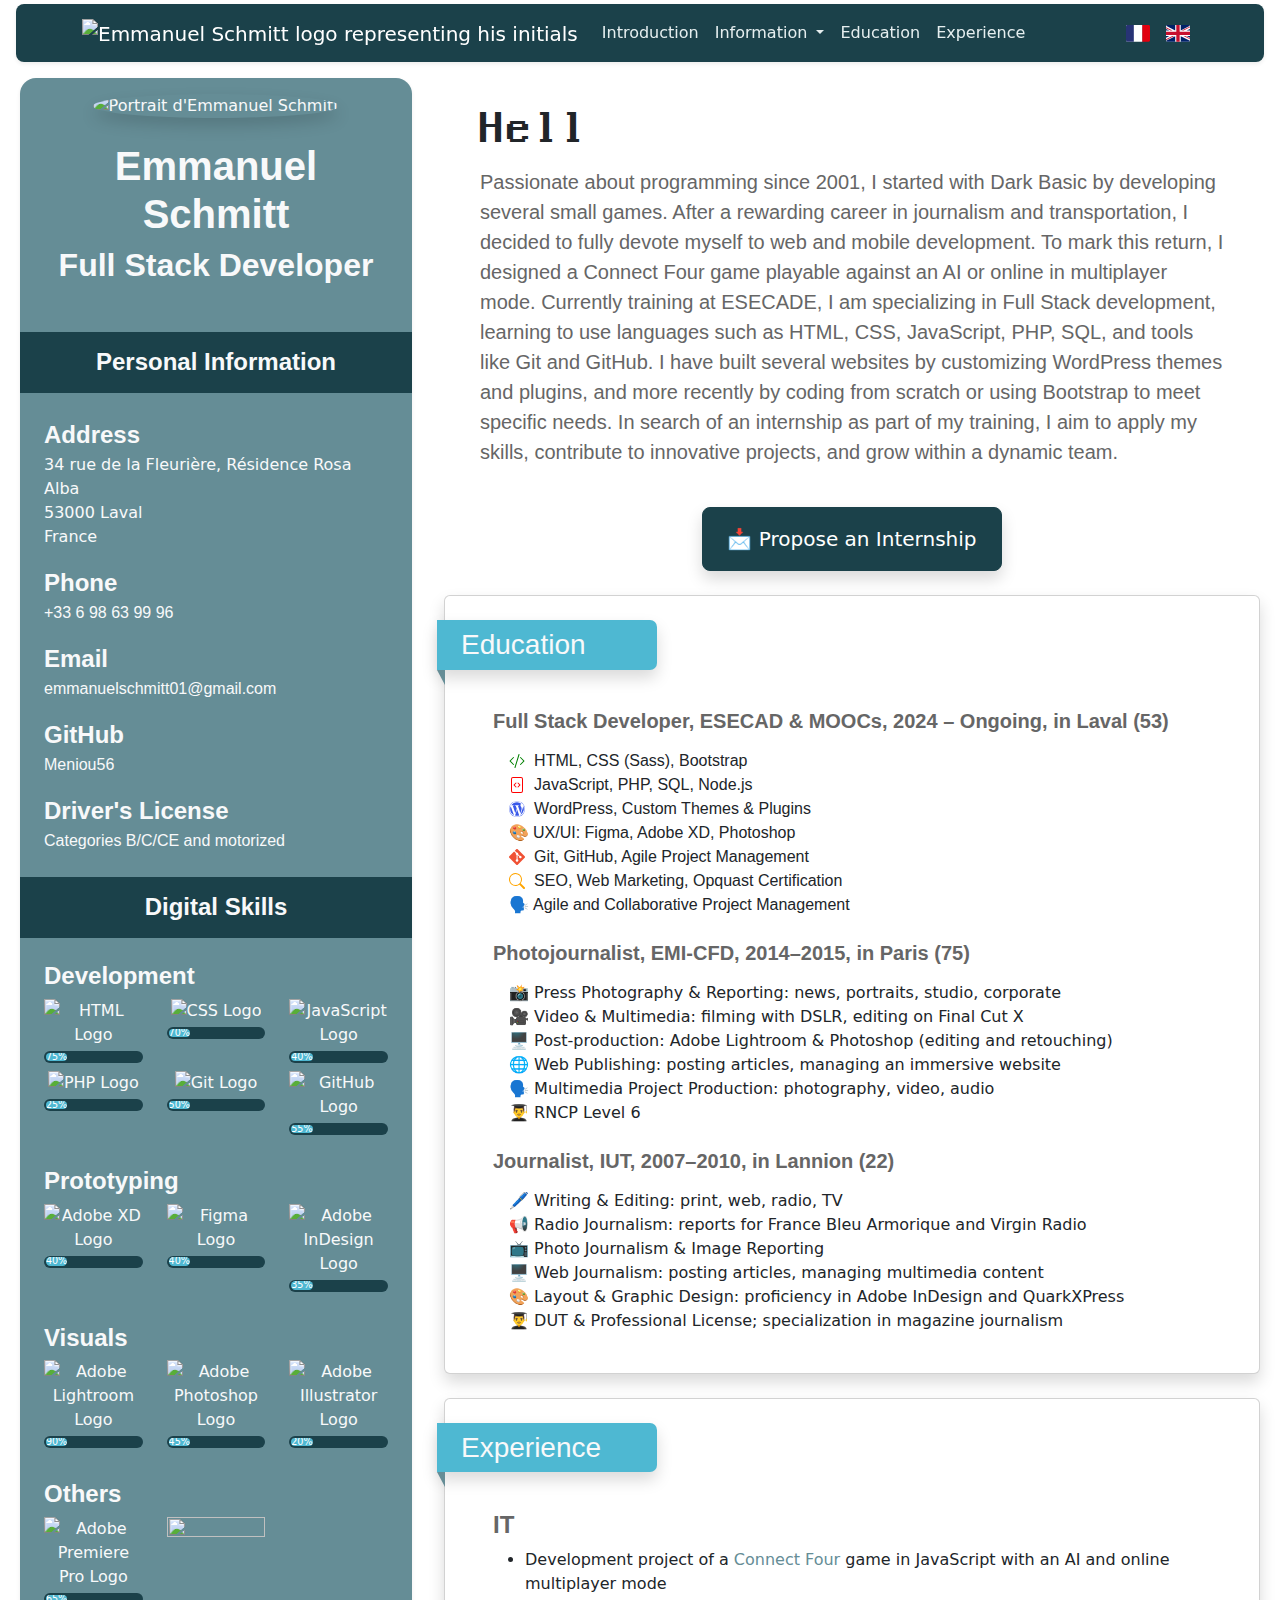
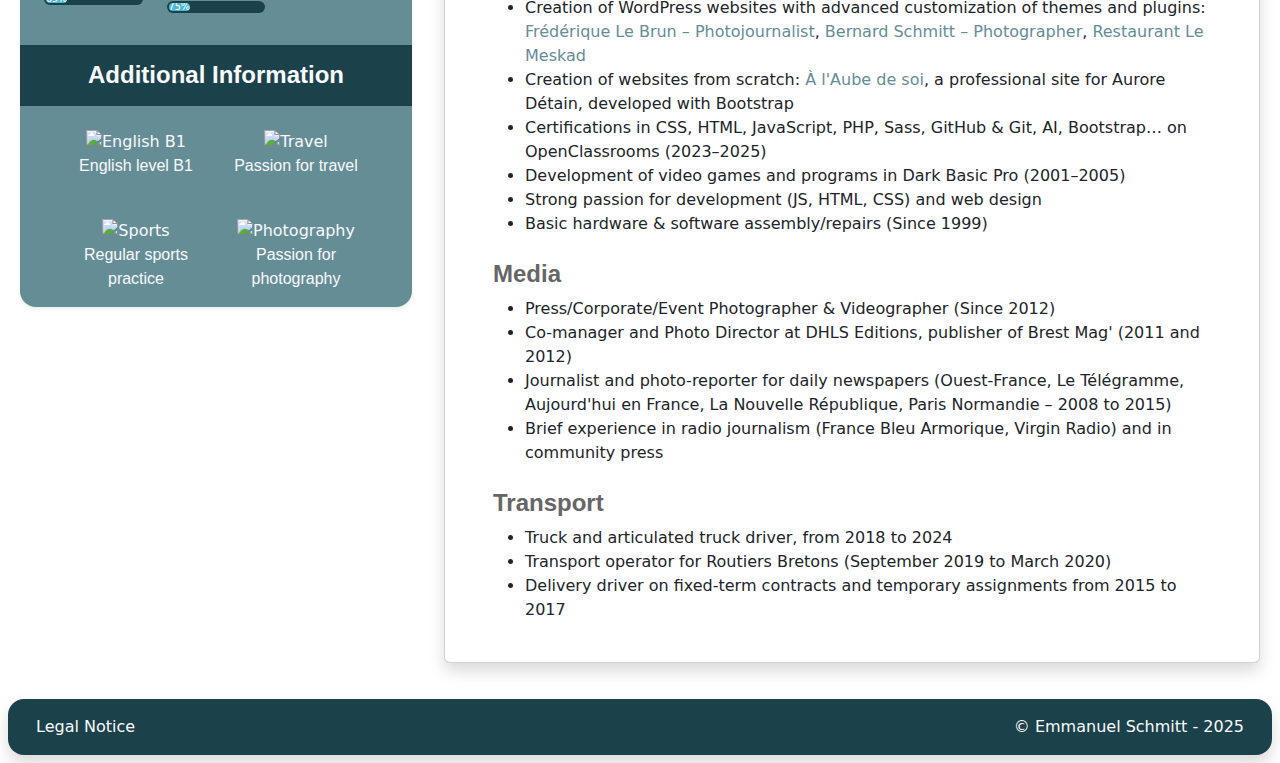
==== index_en.html @ 3b5478af "add fetch priority high sur le portrait" ====
<!DOCTYPE html>
<html lang="en" id="accueil">

<head>
    <meta charset="UTF-8" />
    <meta name="viewport" content="width=device-width, initial-scale=1.0">
    <meta name="description" content="CV of Emmanuel Schmitt, Apprentice Full Stack Developer">
    <meta name="author" content="Emmanuel Schmitt">
    <title>Emmanuel Schmitt - Apprentice Full Stack Developer</title>

    <!-- Security -->
    <meta http-equiv="Content-Security-Policy" content="
    default-src 'self' https://fonts.googleapis.com https://fonts.gstatic.com https://cdn.jsdelivr.net;
    script-src 'self' https://cdn.jsdelivr.net 'unsafe-inline';
    style-src 'self' https://fonts.googleapis.com 'unsafe-inline';
    font-src 'self' https://fonts.gstatic.com;
    img-src 'self' data:;
">

    <!-- Import Bootstrap CSS and custom CSS -->
    <link rel="stylesheet" href="css/bootstrap.css">
    <link rel="stylesheet" href="css/styles.css">

    <!-- Import JS script -->
    <script src="script.js" defer></script>
</head>

<body>
    <div class="container-xxl" id="main-container">
        <div class="row p-1">
            <div class="col-12">
                <!-- Navbar menu -->
                <nav class="navbar navbar-expand-lg navbar-dark bg-secondary sticky-top rounded-3 px-3 shadow-sm">
                    <div class="container">
                        <a class="navbar-brand" href="#accueil">
                            <img class="img-fluid" src="images/logo/logo_whiter.webp"
                            width="30" height="33"
                            alt="Emmanuel Schmitt logo representing his initials">
                        </a>
                        <button class="navbar-toggler" type="button" data-bs-toggle="collapse"
                            data-bs-target="#navOpener" aria-controls="navOpener" aria-expanded="false"
                            aria-label="Toggle navigation">
                            <span class="navbar-toggler-icon"></span>
                        </button>
                        <div class="collapse navbar-collapse d-lg-flex justify-content-lg-between" id="navOpener">
                            <!-- Main menu -->
                            <ul class="navbar-nav">
                                <li class="nav-item">
                                    <a class="nav-link" aria-current="page" href="#introduction">Introduction</a>
                                </li>
                                <li class="nav-item dropdown">
                                    <a class="nav-link dropdown-toggle" href="#" id="dropdownInformations" role="button"
                                        data-bs-toggle="dropdown" aria-expanded="false">
                                        Information
                                    </a>
                                    <ul class="dropdown-menu" aria-labelledby="dropdownInformations">
                                        <li>
                                            <a class="dropdown-item" href="#info_perso">Personal Information</a>
                                        </li>
                                        <li>
                                            <a class="dropdown-item" href="#competences">Digital Skills</a>
                                        </li>
                                        <li>
                                            <a class="dropdown-item" href="#infos-complementaires">Additional
                                                Information</a>
                                        </li>
                                    </ul>
                                </li>
                                <li class="nav-item">
                                    <a class="nav-link" href="#formations">Education</a>
                                </li>
                                <li class="nav-item">
                                    <a class="nav-link" href="#experiences">Experience</a>
                                </li>
                            </ul>
                            <!-- Language selection -->
                            <ul class="navbar-nav">
                                <!-- French -->
                                <li class="nav-item">
                                    <a href="index.html" class="nav-link w-40px">
                                        <svg xmlns="http://www.w3.org/2000/svg" shape-rendering="geometricPrecision"
                                            text-rendering="geometricPrecision" image-rendering="optimizeQuality"
                                            fill-rule="evenodd" clip-rule="evenodd" viewBox="0 0 512 356.18">
                                            <path fill="#E1000F"
                                                d="M345.04 0h139C499.44.1 512 12.72 512 28.13v299.91c0 15.47-12.65 28.13-28.13 28.14H345.04V0zM15.11 352.95zm-9.54-8.15z" />
                                            <path fill="#fff"
                                                d="M27.96 0h317.08v356.18H27.98C12.57 356.09 0 343.46 0 328.04V28.14C0 12.72 12.56.1 27.96 0z" />
                                            <path fill="#273375"
                                                d="M27.96 0h138.99v356.18H28c-15.42-.08-28-12.71-28-28.14V28.14C0 12.72 12.56.1 27.96 0z" />
                                        </svg>
                                    </a>
                                </li>
                                <!-- English -->
                                <li class="nav-item">
                                    <a class="nav-link w-40px" aria-disabled="true">
                                        <svg version="1.1" id="Layer_1" xmlns="http://www.w3.org/2000/svg"
                                            xmlns:xlink="http://www.w3.org/1999/xlink" x="0px" y="0px"
                                            viewBox="0 0 55.2 38.4" style="enable-background: new 0 0 55.2 38.4"
                                            xml:space="preserve">
                                            <style type="text/css">
                                                .st0 {
                                                    fill: #fefefe;
                                                }

                                                .st1 {
                                                    fill: #c8102e;
                                                }

                                                .st2 {
                                                    fill: #012169;
                                                }
                                            </style>
                                            <g>
                                                <path class="st0"
                                                    d="M2.87,38.4h49.46c1.59-0.09,2.87-1.42,2.87-3.03V3.03c0-1.66-1.35-3.02-3.01-3.03H3.01 C1.35,0.01,0,1.37,0,3.03v32.33C0,36.98,1.28,38.31,2.87,38.4L2.87,38.4z" />
                                                <polygon class="st1"
                                                    points="23.74,23.03 23.74,38.4 31.42,38.4 31.42,23.03 55.2,23.03 55.2,15.35 31.42,15.35 31.42,0 23.74,0 23.74,15.35 0,15.35 0,23.03 23.74,23.03" />
                                                <path class="st2"
                                                    d="M33.98,12.43V0h18.23c1.26,0.02,2.34,0.81,2.78,1.92L33.98,12.43Z" />
                                                <path class="st2"
                                                    d="M33.98,25.97V38.4h18.35c1.21-0.07,2.23-0.85,2.66-1.92L33.98,25.97Z" />
                                                <path class="st2"
                                                    d="M21.18,25.97V38.4H2.87c-1.21-0.07-2.24-0.85-2.66-1.94L21.18,25.97Z" />
                                                <path class="st2"
                                                    d="M21.18,12.43V0H2.99C1.73,0.02,0.64,0.82,0.21,1.94L21.18,12.43Z" />
                                                <polygon class="st2" points="0,12.8 7.65,12.8 0,8.97 0,12.8" />
                                                <polygon class="st2"
                                                    points="55.2,12.8 47.51,12.8 55.2,8.95 55.2,12.8" />
                                                <polygon class="st2"
                                                    points="55.2,25.6 47.51,25.6 55.2,29.45 55.2,25.6" />
                                                <polygon class="st2" points="0,25.6 7.65,25.6 0,29.43 0,25.6" />
                                                <polygon class="st1"
                                                    points="55.2,3.25 36.15,12.8 40.41,12.8 55.2,5.4 55.2,3.25" />
                                                <polygon class="st1"
                                                    points="19.01,25.6 14.75,25.6 0,32.98 0,35.13 19.05,25.6 19.01,25.6" />
                                                <polygon class="st1"
                                                    points="10.52,12.81 14.78,12.81 0,5.41 0,7.55 10.52,12.81" />
                                                <polygon class="st1"
                                                    points="44.63,25.59 40.37,25.59 55.2,33.02 55.2,30.88 44.63,25.59" />
                                            </g>
                                        </svg>
                                    </a>
                                </li>
                            </ul>
                        </div>
                    </div>
                </nav>
            </div>

            <!-- Personal information, skills and additional information -->
            <aside class="col-12 col-md-5 col-lg-4 p-3" id="sidebar">
                <article id="bloc-bandeau" class="bg-primary shadow-sm text-light rounded-4 mb-4 text-center"
                    aria-labelledby="bandeau-title">
                    <!-- Header with portrait and identification -->
                    <header id="en-tete" class="text-center p-3">
                        <img class="rounded-circle shadow"
                        srcset="images/eschmitt_small.webp 186w, images/eschmitt_large.webp 266w"
                        src="images/eschmitt_small.webp"
                        sizes="(max-width: 320px) 186px, 266px"
                        fetchpriority="high"
                        width="266" height="266"
                        alt="Portrait d'Emmanuel Schmitt">
                        <div class="py-4">
                            <h1 id="bandeau-title" class="fw-bold">Emmanuel Schmitt</h1>
                            <h2 class="fw-bold">Full Stack Developer</h2>
                        </div>
                    </header>

                    <!-- Personal Information -->
                    <section id="info_perso" aria-labelledby="info-perso-title">
                        <div class="bg-secondary py-2">
                            <h4 id="info-perso-title" class="fw-bold m-2">
                                Personal Information
                            </h4>
                        </div>
                        <div class="m-4 text-start">
                            <!-- Address -->
                            <div class="mb-3">
                                <p class="fw-bold fs-4 mb-0">Address</p>
                                <address itemprop="address" itemscope itemtype="https://schema.org/PostalAddress">
                                    <span itemprop="streetAddress">34 rue de la Fleurière, Résidence Rosa
                                        Alba</span><br />
                                    <span itemprop="postalCode">53000</span>
                                    <span itemprop="addressLocality">Laval</span><br>
                                    <span itemprop="addressCountry">France</span>
                                </address>
                            </div>
                            <div class="mb-3">
                                <p class="fw-bold fs-4 mb-0">Phone</p>
                                <p>
                                    <a href="tel:+33698639996" class="text-light text-decoration-none">+33 6 98 63 99
                                        96</a>
                                </p>
                            </div>
                            <div class="mb-3">
                                <p class="fw-bold fs-4 mb-0">Email</p>
                                <p>
                                    <a class="text-light text-decoration-none"
                                        href="mailto:emmanuelschmitt01@gmail.com">emmanuelschmitt01@gmail.com</a>
                                </p>
                            </div>
                            <div class="mb-3">
                                <p class="fw-bold fs-4 mb-0">GitHub</p>
                                <p>
                                    <a class="text-light text-decoration-none" href="https://github.com/Meniou56"
                                        target="_blank" rel="noopener noreferrer">Meniou56</a>
                                </p>
                            </div>
                            <div>
                                <p class="fw-bold fs-4 mb-0">Driver's License</p>
                                <p>Categories B/C/CE and motorized</p>
                            </div>
                        </div>
                    </section>

                    <!-- Digital Skills -->
                    <section id="competences" aria-labelledby="competences-title">
                        <div class="bg-secondary text-center py-2">
                            <h4 id="competences-title" class="fw-bold m-2">
                                Digital Skills
                            </h4>
                        </div>
                        <div class="m-4">
                            <!-- Development Section -->
                            <section aria-labelledby="dev-title" class="mb-4">
                                <h4 id="dev-title" class="fw-bold text-start">Development</h4>
                                <div class="row">
                                    <div class="col-4">
                                        <img class="img-fluid" src="images/competences/html.png" srcset="images/competences/html_63.webp 63w,
                                                images/competences/html_98.webp 98w"
                                            sizes="(max-width: 320px) 63px, 98px" width="98" height="87" alt="HTML Logo" />
                                        <div class="progress bg-secondary mt-1 mb-2" role="progressbar"
                                            aria-label="HTML Proficiency" aria-valuenow="75" aria-valuemin="0"
                                            aria-valuemax="100">
                                            <div class="progress-bar rounded m-02" data-target="75">
                                                75%
                                            </div>
                                        </div>
                                    </div>
                                    <div class="col-4">
                                        <img class="img-fluid" src="images/competences/css.png" srcset="images/competences/css_63.webp 63w,
                                        images/competences/css_98.webp 98w" sizes="(max-width: 320px) 63px, 98px" width="98" height="87"
                                            alt="CSS Logo" />
                                        <div class="progress bg-secondary mt-1 mb-2" role="progressbar"
                                            aria-label="CSS Proficiency" aria-valuenow="70" aria-valuemin="0"
                                            aria-valuemax="100">
                                            <div class="progress-bar rounded m-02" data-target="70">
                                                70%
                                            </div>
                                        </div>
                                    </div>
                                    <div class="col-4">
                                        <img class="img-fluid" src="images/competences/JS.png" srcset="images/competences/JS_63.webp 63w,
                                        images/competences/JS_98.webp 98w" sizes="(max-width: 320px) 63px, 98px" width="98" height="87"
                                            alt="JavaScript Logo" />
                                        <div class="progress bg-secondary mt-1 mb-2" role="progressbar"
                                            aria-label="JavaScript Proficiency" aria-valuenow="40" aria-valuemin="0"
                                            aria-valuemax="100">
                                            <div class="progress-bar rounded m-02" data-target="40">
                                                40%
                                            </div>
                                        </div>
                                    </div>
                                </div>
                                <div class="row">
                                    <div class="col-4">
                                        <img class="img-fluid" src="images/competences/PHP.png" srcset="images/competences/PHP_63.webp 63w,
                                        images/competences/PHP_98.webp 98w" sizes="(max-width: 320px) 63px, 98px" width="98" height="87"
                                            alt="PHP Logo" />
                                        <div class="progress bg-secondary mt-1 mb-2" role="progressbar"
                                            aria-label="PHP Proficiency" aria-valuenow="25" aria-valuemin="0"
                                            aria-valuemax="100">
                                            <div class="progress-bar rounded m-02" data-target="25">
                                                25%
                                            </div>
                                        </div>
                                    </div>
                                    <div class="col-4">
                                        <img class="img-fluid" src="images/competences/git.png" srcset="images/competences/git_63.webp 63w,
                                        images/competences/git_98.webp 98w" sizes="(max-width: 320px) 63px, 98px" width="98" height="87"
                                            alt="Git Logo" />
                                        <div class="progress bg-secondary mt-1 mb-2" role="progressbar"
                                            aria-label="Git Proficiency" aria-valuenow="50" aria-valuemin="0"
                                            aria-valuemax="100">
                                            <div class="progress-bar rounded m-02" data-target="50">
                                                50%
                                            </div>
                                        </div>
                                    </div>
                                    <div class="col-4">
                                        <img class="img-fluid" src="images/competences/github.png" srcset="images/competences/github_63.webp 63w,
                                        images/competences/github_98.webp 98w" sizes="(max-width: 320px) 63px, 98px" width="98" height="87"
                                            alt="GitHub Logo" />
                                        <div class="progress bg-secondary mt-1 mb-2" role="progressbar"
                                            aria-label="GitHub Proficiency" aria-valuenow="55" aria-valuemin="0"
                                            aria-valuemax="100">
                                            <div class="progress-bar rounded m-02" data-target="55">
                                                55%
                                            </div>
                                        </div>
                                    </div>
                                </div>
                            </section>

                            <!-- Prototyping Section -->
                            <section aria-labelledby="maquettage-title" class="mb-4">
                                <h4 id="maquettage-title" class="fw-bold text-start">Prototyping</h4>
                                <div class="row">
                                    <div class="col-4">
                                        <img class="img-fluid" src="images/competences/xd.png" srcset="images/competences/xd_63.webp 63w,
                                        images/competences/xd_98.webp 98w" sizes="(max-width: 320px) 63px, 98px" width="98" height="80"
                                            alt="Adobe XD Logo" />
                                        <div class="progress bg-secondary mt-1 mb-2" role="progressbar"
                                            aria-label="Adobe XD Proficiency" aria-valuenow="40" aria-valuemin="0"
                                            aria-valuemax="100">
                                            <div class="progress-bar rounded m-02" data-target="40">
                                                40%
                                            </div>
                                        </div>
                                    </div>
                                    <div class="col-4">
                                        <img class="img-fluid" src="images/competences/Figma.png" srcset="images/competences/Figma_63.webp 63w,
                                        images/competences/Figma_98.webp 98w" sizes="(max-width: 320px) 63px, 98px" width="98" height="80"
                                            alt="Figma Logo" />
                                        <div class="progress bg-secondary mt-1 mb-2" role="progressbar"
                                            aria-label="Figma Proficiency" aria-valuenow="40" aria-valuemin="0"
                                            aria-valuemax="100">
                                            <div class="progress-bar rounded m-02" data-target="40">
                                                40%
                                            </div>
                                        </div>
                                    </div>
                                    <div class="col-4">
                                        <img class="img-fluid" src="images/competences/Id.png" srcset="images/competences/Id_63.webp 63w,
                                        images/competences/Id_98.webp 98w" sizes="(max-width: 320px) 63px, 98px" width="98" height="80"
                                            alt="Adobe InDesign Logo" />
                                        <div class="progress bg-secondary mt-1 mb-2" role="progressbar"
                                            aria-label="InDesign Proficiency" aria-valuenow="35" aria-valuemin="0"
                                            aria-valuemax="100">
                                            <div class="progress-bar rounded m-02" data-target="35">
                                                35%
                                            </div>
                                        </div>
                                    </div>
                                </div>
                            </section>

                            <!-- Visuals Section -->
                            <section aria-labelledby="visuels-title" class="mb-4">
                                <h4 id="visuels-title" class="fw-bold text-start">Visuals</h4>
                                <div class="row">
                                    <div class="col-4">
                                        <img class="img-fluid" src="images/competences/lr.png" srcset="images/competences/lr_63.webp 63w,
                                        images/competences/lr_98.webp 98w" sizes="(max-width: 320px) 63px, 98px" width="98" height="80"
                                            alt="Adobe Lightroom Logo" />
                                        <div class="progress bg-secondary mt-1 mb-2" role="progressbar"
                                            aria-label="Lightroom Proficiency" aria-valuenow="90" aria-valuemin="0"
                                            aria-valuemax="100">
                                            <div class="progress-bar rounded m-02" data-target="90">
                                                90%
                                            </div>
                                        </div>
                                    </div>
                                    <div class="col-4">
                                        <img class="img-fluid" src="images/competences/ps.png" srcset="images/competences/ps_63.webp 63w,
                                        images/competences/ps_98.webp 98w" sizes="(max-width: 320px) 63px, 98px" width="98" height="80"
                                            alt="Adobe Photoshop Logo" />
                                        <div class="progress bg-secondary mt-1 mb-2" role="progressbar"
                                            aria-label="Photoshop Proficiency" aria-valuenow="45" aria-valuemin="0"
                                            aria-valuemax="100">
                                            <div class="progress-bar rounded m-02" data-target="45">
                                                45%
                                            </div>
                                        </div>
                                    </div>
                                    <div class="col-4">
                                        <img class="img-fluid" src="images/competences/Ai.png" srcset="images/competences/Ai_63.webp 63w,
                                        images/competences/Ai_98.webp 98w" sizes="(max-width: 320px) 63px, 98px" width="98" height="80"
                                            alt="Adobe Illustrator Logo" />
                                        <div class="progress bg-secondary mt-1 mb-2" role="progressbar"
                                            aria-label="Illustrator Proficiency" aria-valuenow="20" aria-valuemin="0"
                                            aria-valuemax="100">
                                            <div class="progress-bar rounded m-02" data-target="20">
                                                20%
                                            </div>
                                        </div>
                                    </div>
                                </div>
                            </section>

                            <!-- Others Section -->
                            <section aria-labelledby="autres-title">
                                <h4 id="autres-title" class="fw-bold text-start">Others</h4>
                                <div class="row">
                                    <div class="col-4">
                                        <img class="img-fluid" src="images/competences/Pr.png" srcset="images/competences/Pr_63.webp 63w,
                                        images/competences/Pr_98.webp 98w" sizes="(max-width: 320px) 63px, 98px" width="98" height="80"
                                            alt="Adobe Premiere Pro Logo" />
                                        <div class="progress bg-secondary mt-1 mb-2" role="progressbar"
                                            aria-label="Premiere Pro Proficiency" aria-valuenow="65" aria-valuemin="0"
                                            aria-valuemax="100">
                                            <div class="progress-bar rounded m-02" data-target="65">
                                                65%
                                            </div>
                                        </div>
                                    </div>
                                    <div class="col-4">
                                        <img class="img-fluid" src="images/competences/WP.png" srcset="images/competences/WP_63.webp 63w,
                                        images/competences/WP_98.webp 98w" sizes="(max-width: 320px) 63px, 98px" width="98" height="80"
                                            webpalt="WordPress Logo" />
                                        <div class="progress bg-secondary mt-1 mb-2" role="progressbar"
                                            aria-label="WordPress Proficiency" aria-valuenow="75" aria-valuemin="0"
                                            aria-valuemax="100">
                                            <div class="progress-bar rounded m-02" data-target="75">
                                                75%
                                            </div>
                                        </div>
                                    </div>
                                    <div class="col-4"></div>
                                </div>
                            </section>
                        </div>
                    </section>

                    <!-- Additional Information -->
                    <section id="infos-complementaires" aria-labelledby="infos-complementaires-title">
                        <div class="bg-secondary text-center py-2">
                            <h4 id="infos-complementaires-title" class="fw-bold m-2">
                                Additional Information
                            </h4>
                        </div>
                        <div class="container">
                            <div class="row m-4 text-center">
                                <div class="col-6">
                                    <img class="img-fluid" src="images/autres/anglais.webp" width="65" height="59" alt="English B1" />
                                    <p>English level B1</p>
                                </div>
                                <div class="col-6">
                                    <img class="img-fluid" src="images/autres/voyage.webp" width="65" height="59" alt="Travel" />
                                    <p>Passion for travel</p>
                                </div>
                            </div>
                            <div class="row m-4 text-center">
                                <div class="col-6">
                                    <img class="img-fluid" src="images/autres/sport.webp" width="65" height="59" alt="Sports" />
                                    <p>Regular sports practice</p>
                                </div>
                                <div class="col-6">
                                    <img class="img-fluid" src="images/autres/photo.webp" width="65" height="59" alt="Photography" />
                                    <p>Passion for photography</p>
                                </div>
                            </div>
                        </div>
                    </section>
                </article>
            </aside>

            <!-- Main Content -->
            <main class="col-12 col-md-7 col-lg-8 p-3" id="corps">
                <!-- Introduction -->
                <section id="introduction">
                    <header class="row m-0 m-lg-4">
                        <h5 id="machineAecrire" class="col-12 display-5"></h5>
                        <p class="col-12 fs-5 text-body marron">
                            Passionate about programming since 2001, I started with Dark Basic by developing several
                            small games.
                            After a rewarding career in journalism and transportation, I decided to fully devote myself
                            to web and mobile development.
                            To mark this return, I designed a Connect Four game playable against an AI or online in
                            multiplayer mode.
                            Currently training at ESECADE, I am specializing in Full Stack development, learning to use
                            languages such as HTML, CSS, JavaScript, PHP, SQL, and tools like Git and GitHub.
                            I have built several websites by customizing WordPress themes and plugins, and more recently
                            by coding from scratch or using Bootstrap to meet specific needs.
                            In search of an internship as part of my training, I aim to apply my skills, contribute to
                            innovative projects, and grow within a dynamic team.
                        </p>
                    </header>
                    <!-- Call-to-action button -->
                    <div id="cta-contact" class="text-center my-4">
                        <a href="#" data-bs-toggle="modal" data-bs-target="#contactFormModal"
                            class="btn btn-lg btn-secondary py-3 px-4 shadow text-decoration-none"
                            aria-label="Send a message to Emmanuel Schmitt">📩 Propose an Internship</a>
                    </div>
                </section>

                <!-- Education -->
                <section id="formations" class="mb-4" aria-labelledby="formations-title">
                    <div class="card shadow px-5 pb-4 mb-3">
                        <div class="card-body p-0">
                            <div class="BandeauBleu position-relative d-flex flex-column mt-4">
                                <h3 id="formations-title" class="card-title text-light px-4 py-2 shadow m-0">
                                    Education
                                </h3>
                                <div class="triangle d-inline-block" aria-hidden="true"></div>
                            </div>
                            <!-- IT Section -->
                            <section>
                                <h6 class="card-subtitle marron fs-5 text-body fw-bold mt-4">
                                    Full Stack Developer, ESECAD & MOOCs, 2024 – Ongoing, in Laval (53)
                                </h6>
                                <p class="card-text">
                                <ul class="list-unstyled ms-3">
                                    <li>
                                        <svg xmlns="http://www.w3.org/2000/svg" width="16" height="16" fill="green"
                                            class="bi bi-code-slash" viewBox="0 0 16 16">
                                            <path
                                                d="M10.478 1.647a.5.5 0 1 0-.956-.294l-4 13a.5.5 0 0 0 .956.294zM4.854 4.146a.5.5 0 0 1 0 .708L1.707 8l3.147 3.146a.5.5 0 0 1-.708.708l-3.5-3.5a.5.5 0 0 1 0-.708l3.5-3.5a.5.5 0 0 1 .708 0m6.292 0a.5.5 0 0 0 0 .708L14.293 8l-3.147 3.146a.5.5 0 0 0 .708.708l3.5-3.5a.5.5 0 0 0 0-.708l-3.5-3.5a.5.5 0 0 0-.708 0" />
                                        </svg>
                                        <p class="d-inline ps-1">HTML, CSS (Sass), Bootstrap</p>
                                    </li>
                                    <li>
                                        <svg xmlns="http://www.w3.org/2000/svg" width="16" height="16" fill="red"
                                            class="bi bi-file-code" viewBox="0 0 16 16">
                                            <path
                                                d="M6.646 5.646a.5.5 0 1 1 .708.708L5.707 8l1.647 1.646a.5.5 0 0 1-.708.708l-2-2a.5.5 0 0 1 0-.708zm2.708 0a.5.5 0 1 0-.708.708L10.293 8 8.646 9.646a.5.5 0 0 0 .708.708l2-2a.5.5 0 0 0 0-.708z" />
                                            <path
                                                d="M2 2a2 2 0 0 1 2-2h8a2 2 0 0 1 2 2v12a2 2 0 0 1-2 2H4a2 2 0 0 1-2-2zm10-1H4a1 1 0 0 0-1 1v12a1 1 0 0 0 1 1h8a1 1 0 0 0 1-1V2a1 1 0 0 0-1-1" />
                                        </svg>
                                        <p class="d-inline ps-1">JavaScript, PHP, SQL, Node.js</p>
                                    </li>
                                    <li>
                                        <svg xmlns="http://www.w3.org/2000/svg" width="16" height="16" fill="#3858E9"
                                            class="bi bi-wordpress" viewBox="0 0 16 16">
                                            <path
                                                d="M12.633 7.653c0-.848-.305-1.435-.566-1.892l-.08-.13c-.317-.51-.594-.958-.594-1.48 0-.63.478-1.218 1.152-1.218q.03 0 .058.003l.031.003A6.84 6.84 0 0 0 8 1.137 6.86 6.86 0 0 0 2.266 4.23c.16.005.313.009.442.009.717 0 1.828-.087 1.828-.087.37-.022.414.521.044.565 0 0-.371.044-.785.065l2.5 7.434 1.5-4.506-1.07-2.929c-.369-.022-.719-.065-.719-.065-.37-.022-.326-.588.043-.566 0 0 1.134.087 1.808.087.718 0 1.83-.087 1.83-.087.37-.022.413.522.043.566 0 0-.372.043-.785.065l2.48 7.377.684-2.287.054-.173c.27-.86.469-1.495.469-2.046zM1.137 8a6.86 6.86 0 0 0 3.868 6.176L1.73 5.206A6.8 6.8 0 0 0 1.137 8" />
                                            <path
                                                d="M6.061 14.583 8.121 8.6l2.109 5.78q.02.05.049.094a6.85 6.85 0 0 1-4.218.109m7.96-9.876q.046.328.047.706c0 .696-.13 1.479-.522 2.458l-2.096 6.06a6.86 6.86 0 0 0 2.572-9.224z" />
                                            <path fill-rule="evenodd"
                                                d="M0 8c0-4.411 3.589-8 8-8s8 3.589 8 8-3.59 8-8 8-8-3.589-8-8m.367 0c0 4.209 3.424 7.633 7.633 7.633S15.632 12.209 15.632 8C15.632 3.79 12.208.367 8 .367 3.79.367.367 3.79.367 8" />
                                        </svg>
                                        <p class="d-inline ps-1">WordPress, Custom Themes & Plugins</p>
                                    </li>
                                    <li>
                                        🎨<p class="d-inline ps-1">UX/UI: Figma, Adobe XD, Photoshop</p>
                                    </li>
                                    <li>
                                        <svg xmlns="http://www.w3.org/2000/svg" width="16" height="16" fill="#F05134"
                                            class="bi bi-git" viewBox="0 0 16 16">
                                            <path
                                                d="M15.698 7.287 8.712.302a1.03 1.03 0 0 0-1.457 0l-1.45 1.45 1.84 1.84a1.223 1.223 0 0 1 1.55 1.56l1.773 1.774a1.224 1.224 0 0 1 1.267 2.025 1.226 1.226 0 0 1-2.002-1.334L8.58 5.963v4.353a1.226 1.226 0 1 1-1.008-.036V5.887a1.226 1.226 0 0 1-.666-1.608L5.093 2.465l-4.79 4.79a1.03 1.03 0 0 0 0 1.457l6.986 6.986a1.03 1.03 0 0 0 1.457 0l6.953-6.953a1.03 1.03 0 0 0 0-1.457" />
                                        </svg>
                                        <p class="d-inline ps-1">Git, GitHub, Agile Project Management</p>
                                    </li>
                                    <li>
                                        <svg xmlns="http://www.w3.org/2000/svg" width="16" height="16" fill="orange"
                                            class="bi bi-search" viewBox="0 0 16 16">
                                            <path
                                                d="M11.742 10.344a6.5 6.5 0 1 0-1.397 1.398h-.001q.044.06.098.115l3.85 3.85a1 1 0 0 0 1.415-1.414l-3.85-3.85a1 1 0 0 0-.115-.1zM12 6.5a5.5 5.5 0 1 1-11 0 5.5 5.5 0 0 1 11 0" />
                                        </svg>
                                        <p class="d-inline ps-1">SEO, Web Marketing, Opquast Certification</p>
                                    </li>
                                    <li>
                                        🗣️<p class="d-inline ps-1">Agile and Collaborative Project Management</p>
                                    </li>
                                </ul>
                                </p>
                            </section>
                            <!-- Photojournalism Section -->
                            <section>
                                <h6 class="card-subtitle marron fs-5 text-body fw-bold mt-4">
                                    Photojournalist, EMI-CFD, 2014–2015, in Paris (75)
                                </h6>
                                <p class="card-text">
                                <ul class="list-unstyled ms-3">
                                    <li>📸 Press Photography & Reporting: news, portraits, studio, corporate</li>
                                    <li>🎥 Video & Multimedia: filming with DSLR, editing on Final Cut X</li>
                                    <li>🖥 Post-production: Adobe Lightroom & Photoshop (editing and retouching)</li>
                                    <li>🌐 Web Publishing: posting articles, managing an immersive website</li>
                                    <li>🗣 Multimedia Project Production: photography, video, audio</li>
                                    <li>
                                        👨‍🎓 RNCP Level 6
                                    </li>
                                </ul>
                                </p>
                            </section>
                            <!-- Journalism Section -->
                            <section>
                                <h6 class="card-subtitle marron fs-5 text-body fw-bold mt-4">
                                    Journalist, IUT, 2007–2010, in Lannion (22)
                                </h6>
                                <p class="card-text">
                                <ul class="list-unstyled ms-3">
                                    <li>🖊 Writing & Editing: print, web, radio, TV</li>
                                    <li>📢 Radio Journalism: reports for France Bleu Armorique and Virgin Radio</li>
                                    <li>📺 Photo Journalism & Image Reporting</li>
                                    <li>🖥 Web Journalism: posting articles, managing multimedia content</li>
                                    <li>🎨 Layout & Graphic Design: proficiency in Adobe InDesign and QuarkXPress</li>
                                    <li>
                                        👨‍🎓 DUT & Professional License; specialization in magazine journalism
                                    </li>
                                </ul>
                                </p>
                            </section>
                        </div>
                    </div>
                </section>

                <!-- Experience -->
                <section id="experiences" aria-labelledby="experiences-title">
                    <div class="card shadow px-5 pb-4 mb-3">
                        <div class="card-body p-0">
                            <!-- Experience Card -->
                            <div class="BandeauBleu position-relative d-flex flex-column mt-4">
                                <h3 id="experiences-title" class="card-title text-light px-4 py-2 shadow m-0">
                                    Experience
                                </h3>
                                <div class="triangle d-inline-block" aria-hidden="true"></div>
                            </div>
                            <!-- IT Section -->
                            <section aria-labelledby="informatique-title">
                                <h6 id="informatique-title"
                                    class="card-subtitle marron fs-4 text-body fw-bold mt-4 mb-2">
                                    IT
                                </h6>
                                <ul class="arrowPuce">
                                    <li>
                                        Development project of a <a href="https://www.emmanuelschmitt.com/puissance4"
                                            target="_blank" rel="noopener noreferrer">Connect Four</a> game in
                                        JavaScript with an AI and online multiplayer mode
                                    </li>
                                    <li>
                                        Creation of WordPress websites with advanced customization of themes and
                                        plugins:
                                        <a href="https://www.frederiquelebrun.com" target="_blank"
                                            rel="noopener noreferrer">Frédérique Le Brun – Photojournalist</a>,
                                        <a href="https://www.bernardschmitt.com" target="_blank"
                                            rel="noopener noreferrer">Bernard Schmitt – Photographer</a>,
                                        <a href="https://www.meskad.fr" target="_blank"
                                            rel="noopener noreferrer">Restaurant Le Meskad</a>
                                    </li>
                                    <li>
                                        Creation of websites from scratch: <a href="https://www.ad-laubedesoi.fr"
                                            target="_blank" rel="noopener noreferrer">À l'Aube de soi</a>, a
                                        professional site for Aurore Détain, developed with Bootstrap
                                    </li>
                                    <li>
                                        Certifications in CSS, HTML, JavaScript, PHP, Sass, GitHub & Git, AI, Bootstrap…
                                        on OpenClassrooms (2023–2025)
                                    </li>
                                    <li>
                                        Development of video games and programs in Dark Basic Pro (2001–2005)
                                    </li>
                                    <li>
                                        Strong passion for development (JS, HTML, CSS) and web design
                                    </li>
                                    <li>
                                        Basic hardware & software assembly/repairs (Since 1999)
                                    </li>
                                </ul>
                            </section>
                            <!-- Media Section -->
                            <section aria-labelledby="medias-title">
                                <h6 id="medias-title" class="card-subtitle marron fs-4 text-body fw-bold mt-4 mb-2">
                                    Media
                                </h6>
                                <ul class="arrowPuce">
                                    <li>
                                        Press/Corporate/Event Photographer & Videographer (Since 2012)
                                    </li>
                                    <li>
                                        Co-manager and Photo Director at DHLS Editions, publisher of Brest Mag' (2011
                                        and 2012)
                                    </li>
                                    <li>
                                        Journalist and photo-reporter for daily newspapers (Ouest-France, Le Télégramme,
                                        Aujourd'hui en France, La Nouvelle République, Paris Normandie – 2008 to 2015)
                                    </li>
                                    <li>
                                        Brief experience in radio journalism (France Bleu Armorique, Virgin Radio) and
                                        in community press
                                    </li>
                                </ul>
                            </section>
                            <!-- Transport Section -->
                            <section aria-labelledby="transport-title">
                                <h6 id="transport-title" class="card-subtitle marron fs-4 text-body fw-bold mt-4 mb-2">
                                    Transport
                                </h6>
                                <ul class="arrowPuce">
                                    <li>
                                        Truck and articulated truck driver, from 2018 to 2024
                                    </li>
                                    <li>
                                        Transport operator for Routiers Bretons (September 2019 to March 2020)
                                    </li>
                                    <li>
                                        Delivery driver on fixed-term contracts and temporary assignments from 2015 to
                                        2017
                                    </li>
                                </ul>
                            </section>
                        </div>
                    </div>
                </section>
            </main>

            <!-- Footer -->
            <footer class="col-12 p-1" id="footer" role="contentinfo">
                <div class="container-fluid">
                    <div class="row bg-secondary p-3 rounded-4 shadow">
                        <!-- Legal -->
                        <div class="col-6 d-flex justify-content-start">
                            <a class="text-light" href="#" data-bs-toggle="modal"
                                data-bs-target="#legalesMentionsModal">Legal Notice</a>
                        </div>
                        <!-- Copyright -->
                        <div class="col-6 d-flex justify-content-end">
                            <a class="text-light link-offset-2 link-offset-3-hover link-underline link-underline-opacity-0 link-underline-opacity-75-hover"
                                href="https://www.emmanuelschmitt.com" rel="noopener noreferrer">
                                &copy; Emmanuel Schmitt - 2025
                            </a>
                        </div>
                    </div>
                </div>
            </footer>
        </div>
    </div>

    <!-- UP Button -->
    <div id="nav-button" class="position-fixed end-0 bottom-0 m-5">
        <a href="#accueil" id="btnUP"
            class="btn btn-secondary sticky-bottom rounded-circle shadow z-1080 text-light justify-content-center align-items-center">
            <svg xmlns="http://www.w3.org/2000/svg" width="16" height="16" fill="currentColor"
                class="bi bi-arrow-up-circle-fill" viewBox="0 0 16 16">
                <path
                    d="M16 8A8 8 0 1 0 0 8a8 8 0 0 0 16 0m-7.5 3.5a.5.5 0 0 1-1 0V5.707L5.354 7.854a.5.5 0 1 1-.708-.708l3-3a.5.5 0 0 1 .708 0l3 3a.5.5 0 0 1-.708.708L8.5 5.707z" />
            </svg>
        </a>
    </div>

    <!-- Modals -->
    <!-- Contact Form Modal -->
    <div class="modal fade modal-lg" id="contactFormModal" tabindex="-1" aria-labelledby="formModal" aria-hidden="true">
        <div class="modal-dialog">
            <div class="modal-content">
                <!-- Contact Form Header -->
                <div class="modal-header">
                    <h2 class="modal-title fs-5" id="formModal">
                        Contact Form
                    </h2>
                    <button type="button" class="btn-close" data-bs-dismiss="modal" aria-label="Close"></button>
                </div>

                <!-- Main Contact Form -->
                <div id="form" class="p-3">
                    <div class="container">
                        <!-- Bootstrap validation form -->
                        <form id="contactForm" class="needs-validation row" novalidate action="php/traitement.php"
                            method="post">

                            <!-- Last Name -->
                            <div class="mb-3 col-sm-6">
                                <label for="lastname" class="form-label">Last Name</label>
                                <input type="text" class="form-control" id="lastname" name="lastname" required
                                    maxlength="50" pattern="[A-Za-zÀ-ÿ\s\-]+" placeholder="Doe">
                                <div class="invalid-feedback">Please enter a valid last name (letters only).</div>
                            </div>

                            <!-- First Name -->
                            <div class="mb-3 col-sm-6">
                                <label for="firstname" class="form-label">First Name</label>
                                <input type="text" class="form-control" id="firstname" name="firstname" required
                                    maxlength="50" pattern="[A-Za-zÀ-ÿ\s\-]+" placeholder="John">
                                <div class="invalid-feedback">Please enter a valid first name.</div>
                            </div>

                            <!-- Email -->
                            <div class="mb-3">
                                <label for="email" class="form-label">Email</label>
                                <input type="email" class="form-control" id="email" name="email" required
                                    placeholder="example@email.com">
                                <div class="invalid-feedback">Please enter a valid email address.</div>
                            </div>

                            <!-- Subject -->
                            <div class="mb-3">
                                <label for="subject" class="form-label">Subject</label>
                                <input type="text" class="form-control" id="subject" name="subject" required
                                    maxlength="100">
                                <div class="invalid-feedback">Please provide a valid subject.</div>
                            </div>

                            <!-- Message -->
                            <div class="mb-3">
                                <label for="message" class="form-label">Message</label>
                                <textarea class="form-control" id="message" name="message" rows="3" required
                                    minlength="10" maxlength="2000" placeholder="Your message..."></textarea>
                                <div class="invalid-feedback">Your message must contain at least 10 characters.</div>
                            </div>
                        </form>
                    </div>
                </div>

                <!-- Contact Form Footer -->
                <div class="modal-footer">
                    <button type="submit" form="contactForm" class="btn btn-success">
                        Send
                    </button>
                    <button type="button" form="contactForm" class="btn btn-danger" data-bs-dismiss="modal">
                        Cancel
                    </button>
                </div>
            </div>
        </div>
    </div>
    <!-- Legal Notice Modal -->
    <div class="modal fade modal-lg" id="legalesMentionsModal" tabindex="-1" aria-labelledby="legalesModal"
        aria-hidden="true">
        <div class="modal-dialog">
            <div class="modal-content">
                <div class="modal-header">
                    <h2 class="modal-title fs-5" id="legalesModal">Legal Notice</h2>
                    <button type="button" class="btn-close" data-bs-dismiss="modal" aria-label="Close"></button>
                </div>

                <!-- Legal Content -->
                <div class="modal-body" id="mentionsLegales">
                    <ol start="1">
                        <li><span>SITE PRESENTATION</span></li>
                    </ol>
                    <span>Under Article 6 of Law No. 2004-575 of 21 June 2004 on Confidence in the Digital Economy, the
                        identities of the various parties involved in the creation and maintenance of the site
                        www.emmanuelschmitt.com are provided to users:</span>

                    <span>Owner: Emmanuel Schmitt – 34 rue de la Fleuriere, 53000 Laval</span>

                    <span>Creator: Emmanuel Schmitt</span>

                    <span>Publication Manager: Emmanuel Schmitt</span>

                    <span>The publication manager is a natural person</span>

                    <span>Host: LWS</span>
                    <br><br>
                    <ol start="2">
                        <li><span>GENERAL TERMS OF USE OF THE SITE AND SERVICES OFFERED</span></li>
                    </ol>
                    <span>The use of the site www.emmanuelschmitt.com implies full acceptance of the following general
                        terms of use.
                        These terms may be modified or supplemented at any time; users are encouraged to review them
                        regularly.</span>

                    <span>This site is normally accessible to users at all times. However, Emmanuel Schmitt may decide
                        to interrupt access for technical maintenance, and will endeavor to communicate the dates and
                        times of such interventions in advance.</span>

                    <span>The site www.emmanuelschmitt.com is updated regularly by its owner. Likewise, the legal notice
                        may be modified at any time; users are advised to refer to it frequently to stay
                        informed.</span>
                    <br><br>
                    <ol start="3">
                        <li><span>DESCRIPTION OF THE SERVICES PROVIDED</span></li>
                    </ol>
                    <span>The site www.emmanuelschmitt.com is intended to provide information regarding all the
                        activities of the company.</span>

                    <span>Emmanuel Schmitt strives to provide as accurate information as possible on the site.
                        However, he cannot be held responsible for omissions, inaccuracies, or deficiencies in updates,
                        whether on his part or that of third-party partners.</span>

                    <span>All information provided on the site www.emmanuelschmitt.com is for informational purposes
                        only and may change.
                        Furthermore, the information provided is not exhaustive and is subject to modifications made
                        after publication.</span>
                    <br><br>
                    <ol start="4">
                        <li><span>CONTRACTUAL LIMITATIONS ON TECHNICAL DATA</span></li>
                    </ol>
                    <span>The site uses JavaScript technology.</span>

                    <span>The website cannot be held responsible for any material damages related to its use.
                        Furthermore, users agree to access the site using up-to-date hardware free of viruses and with a
                        modern, updated browser.</span>
                    <br><br>
                    <ol start="5">
                        <li><span>INTELLECTUAL PROPERTY AND COUNTERFEITING</span></li>
                    </ol>
                    <span>Emmanuel Schmitt owns the intellectual property rights or holds the usage rights on all
                        elements available on the site, including texts, images, graphics, logos, icons, sounds, and
                        software.</span>

                    <span>Any reproduction, representation, modification, publication, or adaptation of all or part of
                        the site's elements, regardless of the method or process used, is prohibited without prior
                        written permission from Emmanuel Schmitt.</span>

                    <span>Any unauthorized use of the site or any of its elements will be considered a breach of
                        intellectual property rights and will be prosecuted in accordance with Articles L.335-2 and
                        following of the Intellectual Property Code.</span>
                    <br><br>
                    <ol start="6">
                        <li><span>LIMITATION OF LIABILITY</span></li>
                    </ol>
                    <span>Emmanuel Schmitt cannot be held responsible for direct or indirect damages caused to the
                        user's equipment when accessing the site www.emmanuelschmitt.com, whether resulting from the use
                        of hardware that does not meet the specifications indicated in point 4, or from the occurrence
                        of a bug or incompatibility.</span>

                    <span>Emmanuel Schmitt will also not be liable for indirect damages (such as loss of market or loss
                        of opportunity) resulting from the use of the site.</span>
                    <br><br>
                    <ol start="7">
                        <li><span>MANAGEMENT OF PERSONAL DATA</span></li>
                    </ol>
                    <span>In France, personal data is protected by Law No. 78-87 of 6 January 1978, Law No. 2004-801 of
                        6 August 2004, Article L. 226-13 of the Penal Code, and the European Directive of 24 October
                        1995.</span>

                    <span>When using the site www.emmanuelschmitt.com, the following may be collected: the URL of the
                        links through which the user accessed the site, the user's internet service provider, and the
                        user's IP address.</span>

                    <span>In any case, Emmanuel Schmitt collects personal information only as needed for certain
                        services offered on the site.
                        The user provides this information knowingly, particularly when entering it themselves.
                        The user is informed whether providing this information is mandatory or not.</span>

                    <span>In accordance with Articles 38 and following of Law No. 78-17 of 6 January 1978 on Data
                        Processing, Files and Freedoms, every user has the right to access, rectify, and oppose personal
                        data concerning them by submitting a written and signed request along with a copy of their
                        identity document (with signature), specifying the address to which the response should be
                        sent.</span>

                    <span>No personal information of the user of www.emmanuelschmitt.com is published without the user's
                        knowledge, exchanged, transferred, assigned, or sold to any third party.
                        Only in the event of the acquisition of Emmanuel Schmitt and his rights would such information
                        be transmitted to the potential buyer, who would in turn be obliged to maintain and modify the
                        data under the same conditions for the user.</span>

                    <span>The site is not registered with the CNIL as it does not collect personal information.</span>

                    <span>Databases are protected under the provisions of the Law of 1 July 1998 transposing Directive
                        96/9 of 11 March 1996 on the legal protection of databases.</span>
                    <br><br>
                    <ol start="8">
                        <li><span>HYPERTEXT LINKS AND COOKIES</span></li>
                    </ol>
                    <span>The site www.emmanuelschmitt.com contains a number of hyperlinks to other sites, which have
                        been established with the permission of Emmanuel Schmitt.
                        However, Emmanuel Schmitt does not have the ability to verify the content of these linked sites
                        and therefore assumes no responsibility for them.</span>

                    <span>Browsing www.emmanuelschmitt.com may result in the installation of cookie(s) on the user's
                        computer.
                        A cookie is a small file that does not allow identification of the user, but records information
                        related to the user's navigation on the site.
                        The data obtained is intended to facilitate future navigation on the site and to enable various
                        tracking measures.</span>

                    <span>Refusing the installation of cookies may result in the inability to access certain services.
                        However, the user can configure their computer as follows to refuse cookies:</span>

                    <span>In Internet Explorer: Go to the Tools menu (gear icon at the top right) / Internet Options.
                        Click on Privacy and choose "Block all cookies". Then click OK.</span>

                    <span>In Firefox: Click the Firefox button at the top of the browser window, then select Options.
                        Click on the Privacy tab. Set the history settings to "Use custom settings for history".
                        Finally, uncheck the box to disable cookies.</span>

                    <span>In Safari: Click on the menu icon (gear symbol) at the top right of the browser. Select
                        Settings. Click on "Show Advanced Settings". In the Privacy section, click on "Content
                        Settings". In the Cookies section, you can block cookies.</span>

                    <span>In Chrome: Click on the menu icon (three horizontal lines) at the top right of the browser.
                        Select Settings. Click on "Show advanced settings". In the Privacy section, click on
                        Preferences. In the Privacy tab, you can block cookies.</span>
                    <br><br>
                    <ol start="9">
                        <li><span>APPLICABLE LAW AND JURISDICTION</span></li>
                    </ol>
                    <span>Any dispute related to the use of the site www.emmanuelschmitt.com is subject to French law.
                        Exclusive jurisdiction is granted to the competent courts of Paris.</span>
                    <br><br>
                    <ol start="10">
                        <li><span>THE MAIN APPLICABLE LAWS</span></li>
                    </ol>
                    <span>Law No. 78-87 of 6 January 1978, as amended by Law No. 2004-801 of 6 August 2004 on Data
                        Processing, Files and Freedoms.</span>

                    <span>Law No. 2004-575 of 21 June 2004 on Confidence in the Digital Economy.</span>
                    <br><br>
                    <ol start="11">
                        <li><span>GLOSSARY</span></li>
                    </ol>
                    <span>User: An internet user accessing and using the aforementioned site.</span>

                    <span>Personal information: "information that allows, in any form whatsoever, directly or not, the
                        identification of natural persons to whom it applies" (Article 4 of Law No. 78-17 of 6 January
                        1978).</span>

                    &nbsp;
                </div>
                <div class="modal-footer">
                    <button type="button" class="btn btn-secondary" data-bs-dismiss="modal">Close</button>
                </div>
            </div>
        </div>
    </div>

    <!-- Import Bootstrap JS -->
    <script src="https://cdn.jsdelivr.net/npm/bootstrap@5.3.3/dist/js/bootstrap.bundle.min.js"
        integrity="sha384-YvpcrYf0tY3lHB60NNkmXc5s9fDVZLESaAA55NDzOxhy9GkcIdslK1eN7N6jIeHz" crossorigin="anonymous">
        </script>
</body>

</html>
---- css/styles.css ----
/** Polices **/
/*Appels des polices*/
@import url('https://fonts.googleapis.com/css2?family=Pacifico&family=Roboto:ital,wght@0,100..900;1,100..900&display=swap');
@import url('https://fonts.googleapis.com/css2?family=Alegreya:ital,wght@0,400..900;1,400..900&display=swap');
@font-face {
    font-family: "MS DOS";
    src: url("../fonts/MorePerfectDOSVGA.woff2") format("woff2"),
         url("../fonts/MorePerfectDOSVGA.ttf") format("truetype");
}

/*Applications des polices*/
h1, h3, h4, h6, .alegreya {
    font-family: "Alegreya Sans", sans-serif;
}

h2, p {
    font-family: "Roboto", sans-serif;
}

h5 {
    font-family: "MS DOS";
}

/** Objets **/
/*Formes des sections Formations/Expériences*/
.BandeauBleu {
    left: -56px;
}
h3 {
    background-color: #4eb8d2;
    border-radius: 0 7px 7px 0;
    max-width: 220px;
}
.triangle {
    border-top: 15px solid #658d96;
    border-left: 8px solid transparent;
    width: 7px;
}
/*UP button*/
#btnUP {
    display: none;
    width: 42px; 
    height: 42px;
}
/*Fond du site*/
#main-container {
    background: url("../images/Fond_1296.webp");
    background-repeat: repeat-y;
    background-size: 100%;
}
/*Style des puces*/
ul.arrowPuce {
    list-style-image: url("../images/puce.webp");
}

/** Couleurs et dimensions **/
/*Changement couleurs*/
.marron {
    color: #666666 !important;
}
/*Positionnement*/
.z-1080 {
    z-index: 1080;
}

.max-w-280 {
    max-width: 280px;
}

/** Animations **/
/*Animation des progress-bar*/
.progress-bar {
    transition: width 2s ease-in-out;
}
/* Effet sur les liens */
a {
    text-decoration: none;
}
a:hover {
    text-decoration: underline;
    transition: 0.8s;
}


/** Zone à ne pas imprimer si impression du CV **/
@media print {
    nav, footer {
        display: none;
    }  
}
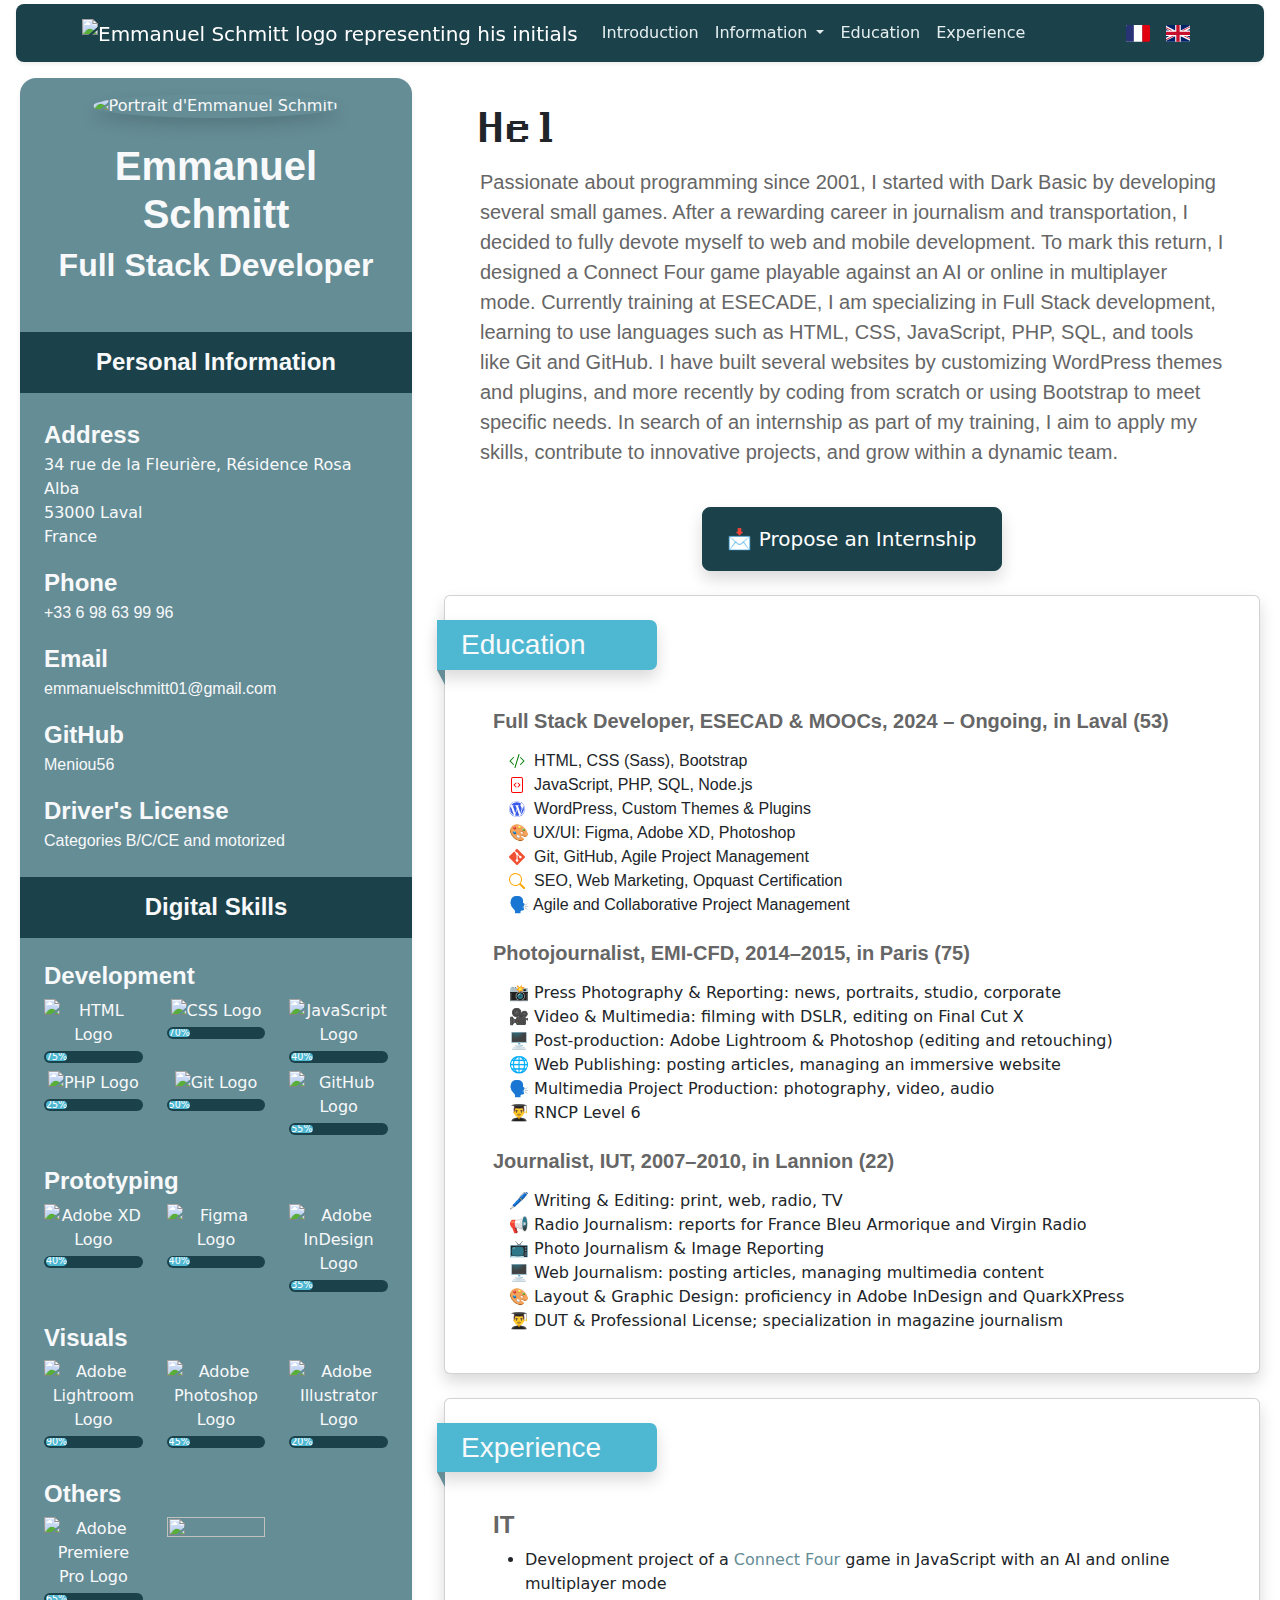
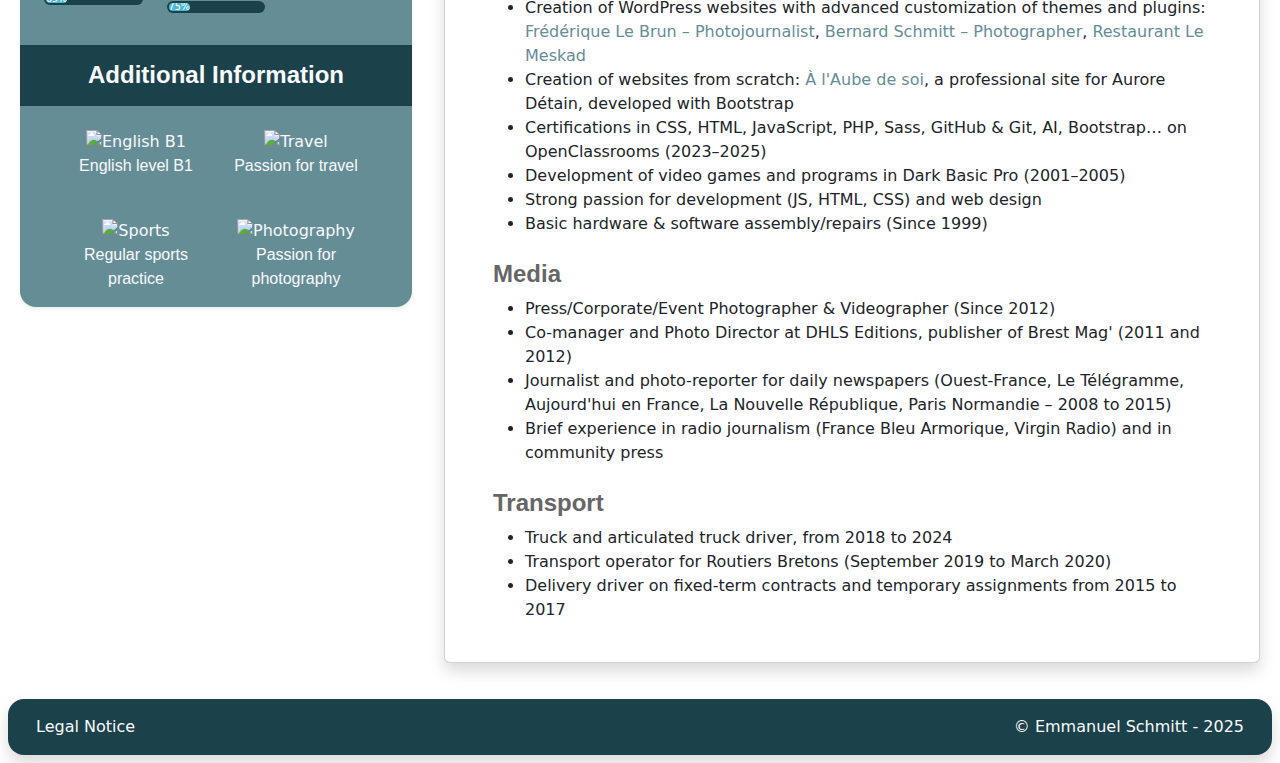
==== commit dc39ef10: "add favicon" ====
--- a/index_en.html
+++ b/index_en.html
@@ -7,6 +7,9 @@
     <meta name="description" content="CV of Emmanuel Schmitt, Apprentice Full Stack Developer">
     <meta name="author" content="Emmanuel Schmitt">
     <title>Emmanuel Schmitt - Apprentice Full Stack Developer</title>
+
+    <!--Favicon-->
+    <link rel="icon" type="image/png" sizes="48x48" href="Images/logo/favicon.ico">
 
     <!-- Security -->
     <meta http-equiv="Content-Security-Policy" content="
@@ -155,8 +158,8 @@
                     <header id="en-tete" class="text-center p-3">
                         <img class="rounded-circle shadow"
                         srcset="images/eschmitt_small.webp 186w, images/eschmitt_large.webp 266w"
+                        sizes="(max-width: 320px) 186px, 266px"
                         src="images/eschmitt_small.webp"
-                        sizes="(max-width: 320px) 186px, 266px"
                         fetchpriority="high"
                         width="266" height="266"
                         alt="Portrait d'Emmanuel Schmitt">
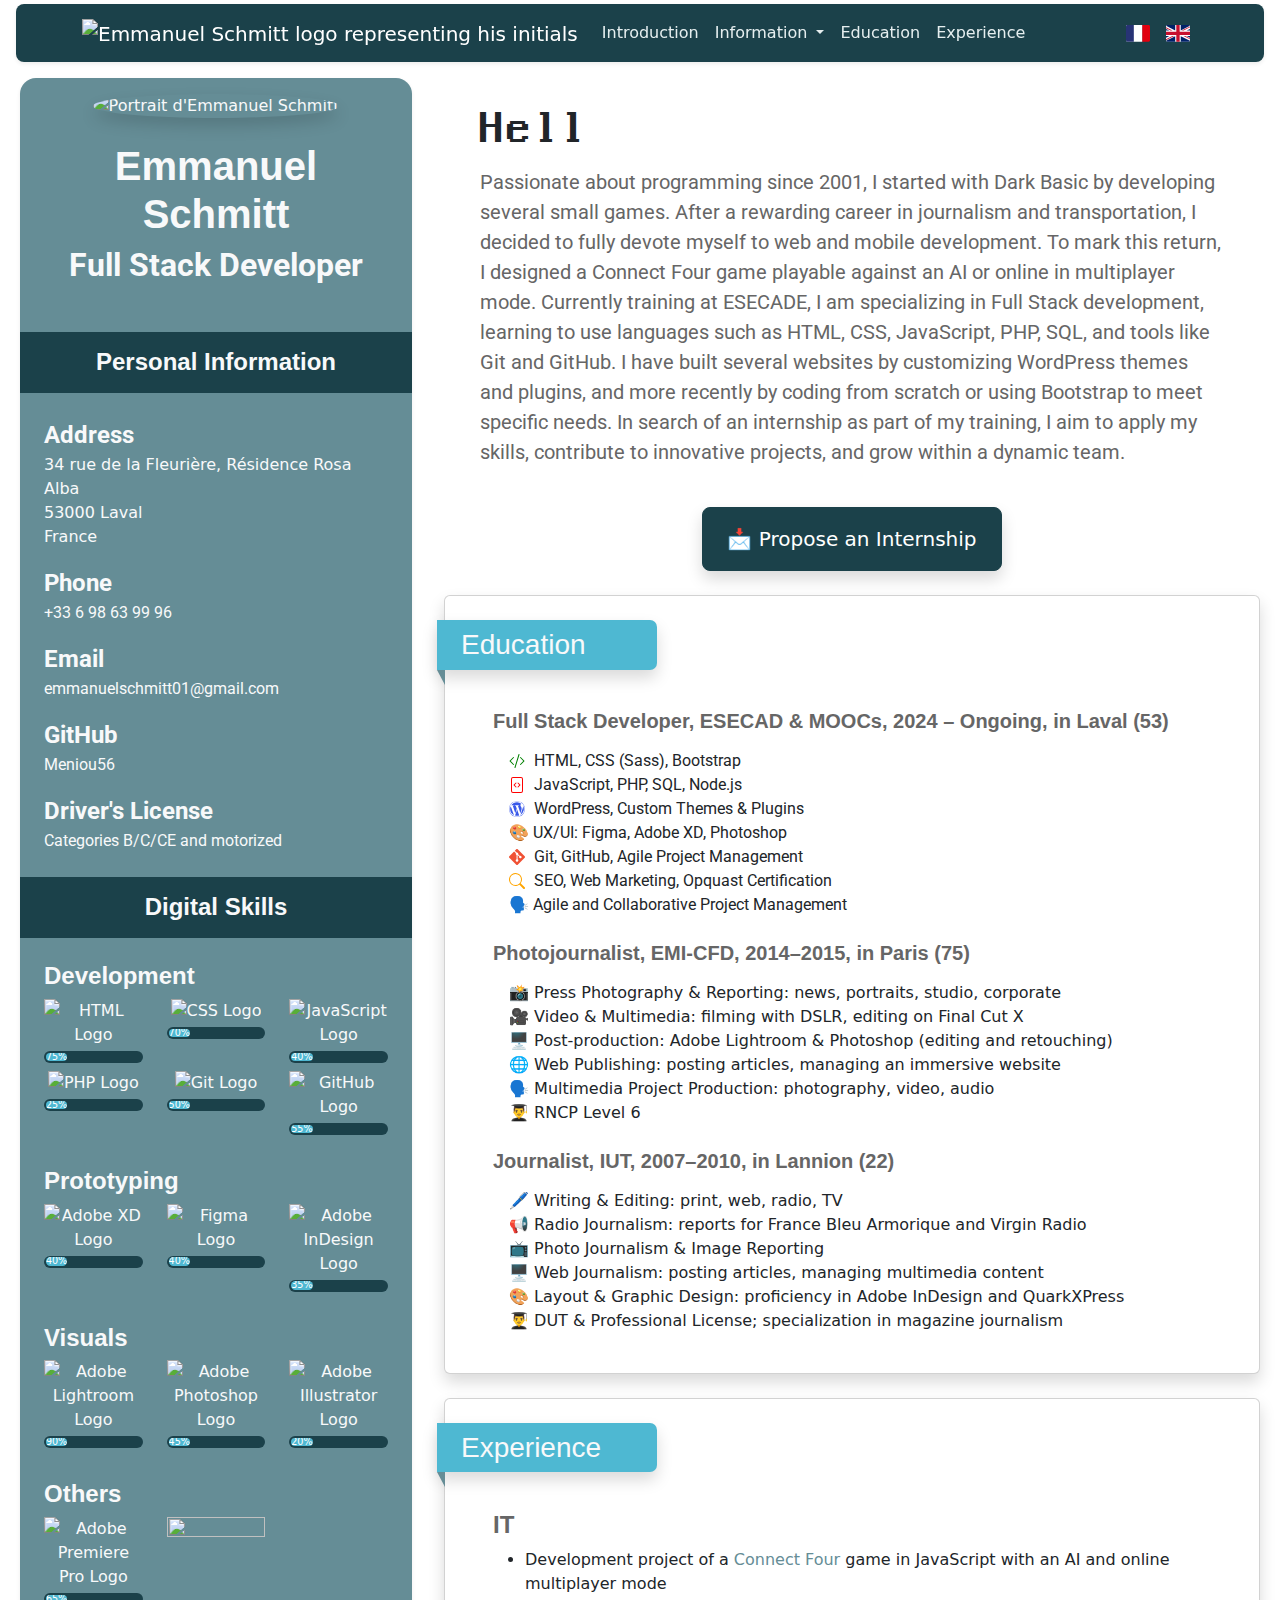
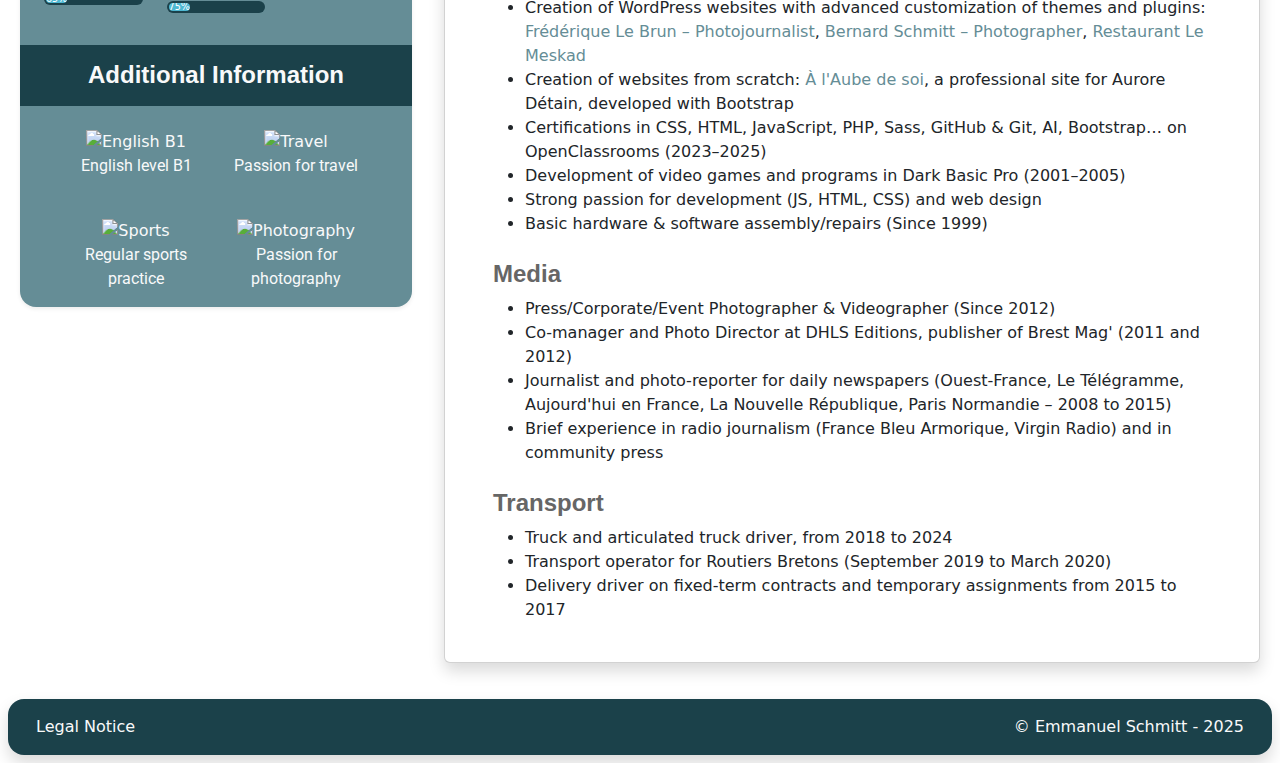
==== commit 973ceb2a: "securisation suivi" ====
--- a/index_en.html
+++ b/index_en.html
@@ -8,17 +8,14 @@
     <meta name="author" content="Emmanuel Schmitt">
     <title>Emmanuel Schmitt - Apprentice Full Stack Developer</title>
 
+    <!--Lange-->
+    <link rel="canonical" href="https://emmanuelschmitt.com/en/">
+    <link rel="alternate" hreflang="fr" href="https://emmanuelschmitt.com/">
+    <link rel="alternate" hreflang="en" href="https://emmanuelschmitt.com/en/">
+    <link rel="alternate" hreflang="x-default" href="https://emmanuelschmitt.com/">
+
     <!--Favicon-->
-    <link rel="icon" type="image/png" sizes="48x48" href="Images/logo/favicon.ico">
-
-    <!-- Security -->
-    <meta http-equiv="Content-Security-Policy" content="
-    default-src 'self' https://fonts.googleapis.com https://fonts.gstatic.com https://cdn.jsdelivr.net;
-    script-src 'self' https://cdn.jsdelivr.net 'unsafe-inline';
-    style-src 'self' https://fonts.googleapis.com 'unsafe-inline';
-    font-src 'self' https://fonts.gstatic.com;
-    img-src 'self' data:;
-">
+    <link rel="icon" type="image/png" sizes="48x48" href="images/logo/favicon.ico">
 
     <!-- Import Bootstrap CSS and custom CSS -->
     <link rel="stylesheet" href="css/bootstrap.css">
@@ -36,9 +33,8 @@
                 <nav class="navbar navbar-expand-lg navbar-dark bg-secondary sticky-top rounded-3 px-3 shadow-sm">
                     <div class="container">
                         <a class="navbar-brand" href="#accueil">
-                            <img class="img-fluid" src="images/logo/logo_whiter.webp"
-                            width="30" height="33"
-                            alt="Emmanuel Schmitt logo representing his initials">
+                            <img class="img-fluid" src="images/logo/logo_whiter.webp" width="30" height="33"
+                                alt="Emmanuel Schmitt logo representing his initials">
                         </a>
                         <button class="navbar-toggler" type="button" data-bs-toggle="collapse"
                             data-bs-target="#navOpener" aria-controls="navOpener" aria-expanded="false"
@@ -157,12 +153,9 @@
                     <!-- Header with portrait and identification -->
                     <header id="en-tete" class="text-center p-3">
                         <img class="rounded-circle shadow"
-                        srcset="images/eschmitt_small.webp 186w, images/eschmitt_large.webp 266w"
-                        sizes="(max-width: 320px) 186px, 266px"
-                        src="images/eschmitt_small.webp"
-                        fetchpriority="high"
-                        width="266" height="266"
-                        alt="Portrait d'Emmanuel Schmitt">
+                            srcset="images/eschmitt_small.webp 186w, images/eschmitt_large.webp 266w"
+                            sizes="(max-width: 320px) 186px, 266px" src="images/eschmitt_small.webp"
+                            fetchpriority="high" width="266" height="266" alt="Portrait d'Emmanuel Schmitt">
                         <div class="py-4">
                             <h1 id="bandeau-title" class="fw-bold">Emmanuel Schmitt</h1>
                             <h2 class="fw-bold">Full Stack Developer</h2>
@@ -231,7 +224,8 @@
                                     <div class="col-4">
                                         <img class="img-fluid" src="images/competences/html.png" srcset="images/competences/html_63.webp 63w,
                                                 images/competences/html_98.webp 98w"
-                                            sizes="(max-width: 320px) 63px, 98px" width="98" height="87" alt="HTML Logo" />
+                                            sizes="(max-width: 320px) 63px, 98px" width="98" height="87"
+                                            alt="HTML Logo" />
                                         <div class="progress bg-secondary mt-1 mb-2" role="progressbar"
                                             aria-label="HTML Proficiency" aria-valuenow="75" aria-valuemin="0"
                                             aria-valuemax="100">
@@ -242,8 +236,8 @@
                                     </div>
                                     <div class="col-4">
                                         <img class="img-fluid" src="images/competences/css.png" srcset="images/competences/css_63.webp 63w,
-                                        images/competences/css_98.webp 98w" sizes="(max-width: 320px) 63px, 98px" width="98" height="87"
-                                            alt="CSS Logo" />
+                                        images/competences/css_98.webp 98w" sizes="(max-width: 320px) 63px, 98px"
+                                            width="98" height="87" alt="CSS Logo" />
                                         <div class="progress bg-secondary mt-1 mb-2" role="progressbar"
                                             aria-label="CSS Proficiency" aria-valuenow="70" aria-valuemin="0"
                                             aria-valuemax="100">
@@ -254,8 +248,8 @@
                                     </div>
                                     <div class="col-4">
                                         <img class="img-fluid" src="images/competences/JS.png" srcset="images/competences/JS_63.webp 63w,
-                                        images/competences/JS_98.webp 98w" sizes="(max-width: 320px) 63px, 98px" width="98" height="87"
-                                            alt="JavaScript Logo" />
+                                        images/competences/JS_98.webp 98w" sizes="(max-width: 320px) 63px, 98px"
+                                            width="98" height="87" alt="JavaScript Logo" />
                                         <div class="progress bg-secondary mt-1 mb-2" role="progressbar"
                                             aria-label="JavaScript Proficiency" aria-valuenow="40" aria-valuemin="0"
                                             aria-valuemax="100">
@@ -268,8 +262,8 @@
                                 <div class="row">
                                     <div class="col-4">
                                         <img class="img-fluid" src="images/competences/PHP.png" srcset="images/competences/PHP_63.webp 63w,
-                                        images/competences/PHP_98.webp 98w" sizes="(max-width: 320px) 63px, 98px" width="98" height="87"
-                                            alt="PHP Logo" />
+                                        images/competences/PHP_98.webp 98w" sizes="(max-width: 320px) 63px, 98px"
+                                            width="98" height="87" alt="PHP Logo" />
                                         <div class="progress bg-secondary mt-1 mb-2" role="progressbar"
                                             aria-label="PHP Proficiency" aria-valuenow="25" aria-valuemin="0"
                                             aria-valuemax="100">
@@ -280,8 +274,8 @@
                                     </div>
                                     <div class="col-4">
                                         <img class="img-fluid" src="images/competences/git.png" srcset="images/competences/git_63.webp 63w,
-                                        images/competences/git_98.webp 98w" sizes="(max-width: 320px) 63px, 98px" width="98" height="87"
-                                            alt="Git Logo" />
+                                        images/competences/git_98.webp 98w" sizes="(max-width: 320px) 63px, 98px"
+                                            width="98" height="87" alt="Git Logo" />
                                         <div class="progress bg-secondary mt-1 mb-2" role="progressbar"
                                             aria-label="Git Proficiency" aria-valuenow="50" aria-valuemin="0"
                                             aria-valuemax="100">
@@ -292,8 +286,8 @@
                                     </div>
                                     <div class="col-4">
                                         <img class="img-fluid" src="images/competences/github.png" srcset="images/competences/github_63.webp 63w,
-                                        images/competences/github_98.webp 98w" sizes="(max-width: 320px) 63px, 98px" width="98" height="87"
-                                            alt="GitHub Logo" />
+                                        images/competences/github_98.webp 98w" sizes="(max-width: 320px) 63px, 98px"
+                                            width="98" height="87" alt="GitHub Logo" />
                                         <div class="progress bg-secondary mt-1 mb-2" role="progressbar"
                                             aria-label="GitHub Proficiency" aria-valuenow="55" aria-valuemin="0"
                                             aria-valuemax="100">
@@ -311,8 +305,8 @@
                                 <div class="row">
                                     <div class="col-4">
                                         <img class="img-fluid" src="images/competences/xd.png" srcset="images/competences/xd_63.webp 63w,
-                                        images/competences/xd_98.webp 98w" sizes="(max-width: 320px) 63px, 98px" width="98" height="80"
-                                            alt="Adobe XD Logo" />
+                                        images/competences/xd_98.webp 98w" sizes="(max-width: 320px) 63px, 98px"
+                                            width="98" height="80" alt="Adobe XD Logo" />
                                         <div class="progress bg-secondary mt-1 mb-2" role="progressbar"
                                             aria-label="Adobe XD Proficiency" aria-valuenow="40" aria-valuemin="0"
                                             aria-valuemax="100">
@@ -323,8 +317,8 @@
                                     </div>
                                     <div class="col-4">
                                         <img class="img-fluid" src="images/competences/Figma.png" srcset="images/competences/Figma_63.webp 63w,
-                                        images/competences/Figma_98.webp 98w" sizes="(max-width: 320px) 63px, 98px" width="98" height="80"
-                                            alt="Figma Logo" />
+                                        images/competences/Figma_98.webp 98w" sizes="(max-width: 320px) 63px, 98px"
+                                            width="98" height="80" alt="Figma Logo" />
                                         <div class="progress bg-secondary mt-1 mb-2" role="progressbar"
                                             aria-label="Figma Proficiency" aria-valuenow="40" aria-valuemin="0"
                                             aria-valuemax="100">
@@ -335,8 +329,8 @@
                                     </div>
                                     <div class="col-4">
                                         <img class="img-fluid" src="images/competences/Id.png" srcset="images/competences/Id_63.webp 63w,
-                                        images/competences/Id_98.webp 98w" sizes="(max-width: 320px) 63px, 98px" width="98" height="80"
-                                            alt="Adobe InDesign Logo" />
+                                        images/competences/Id_98.webp 98w" sizes="(max-width: 320px) 63px, 98px"
+                                            width="98" height="80" alt="Adobe InDesign Logo" />
                                         <div class="progress bg-secondary mt-1 mb-2" role="progressbar"
                                             aria-label="InDesign Proficiency" aria-valuenow="35" aria-valuemin="0"
                                             aria-valuemax="100">
@@ -354,8 +348,8 @@
                                 <div class="row">
                                     <div class="col-4">
                                         <img class="img-fluid" src="images/competences/lr.png" srcset="images/competences/lr_63.webp 63w,
-                                        images/competences/lr_98.webp 98w" sizes="(max-width: 320px) 63px, 98px" width="98" height="80"
-                                            alt="Adobe Lightroom Logo" />
+                                        images/competences/lr_98.webp 98w" sizes="(max-width: 320px) 63px, 98px"
+                                            width="98" height="80" alt="Adobe Lightroom Logo" />
                                         <div class="progress bg-secondary mt-1 mb-2" role="progressbar"
                                             aria-label="Lightroom Proficiency" aria-valuenow="90" aria-valuemin="0"
                                             aria-valuemax="100">
@@ -366,8 +360,8 @@
                                     </div>
                                     <div class="col-4">
                                         <img class="img-fluid" src="images/competences/ps.png" srcset="images/competences/ps_63.webp 63w,
-                                        images/competences/ps_98.webp 98w" sizes="(max-width: 320px) 63px, 98px" width="98" height="80"
-                                            alt="Adobe Photoshop Logo" />
+                                        images/competences/ps_98.webp 98w" sizes="(max-width: 320px) 63px, 98px"
+                                            width="98" height="80" alt="Adobe Photoshop Logo" />
                                         <div class="progress bg-secondary mt-1 mb-2" role="progressbar"
                                             aria-label="Photoshop Proficiency" aria-valuenow="45" aria-valuemin="0"
                                             aria-valuemax="100">
@@ -378,8 +372,8 @@
                                     </div>
                                     <div class="col-4">
                                         <img class="img-fluid" src="images/competences/Ai.png" srcset="images/competences/Ai_63.webp 63w,
-                                        images/competences/Ai_98.webp 98w" sizes="(max-width: 320px) 63px, 98px" width="98" height="80"
-                                            alt="Adobe Illustrator Logo" />
+                                        images/competences/Ai_98.webp 98w" sizes="(max-width: 320px) 63px, 98px"
+                                            width="98" height="80" alt="Adobe Illustrator Logo" />
                                         <div class="progress bg-secondary mt-1 mb-2" role="progressbar"
                                             aria-label="Illustrator Proficiency" aria-valuenow="20" aria-valuemin="0"
                                             aria-valuemax="100">
@@ -397,8 +391,8 @@
                                 <div class="row">
                                     <div class="col-4">
                                         <img class="img-fluid" src="images/competences/Pr.png" srcset="images/competences/Pr_63.webp 63w,
-                                        images/competences/Pr_98.webp 98w" sizes="(max-width: 320px) 63px, 98px" width="98" height="80"
-                                            alt="Adobe Premiere Pro Logo" />
+                                        images/competences/Pr_98.webp 98w" sizes="(max-width: 320px) 63px, 98px"
+                                            width="98" height="80" alt="Adobe Premiere Pro Logo" />
                                         <div class="progress bg-secondary mt-1 mb-2" role="progressbar"
                                             aria-label="Premiere Pro Proficiency" aria-valuenow="65" aria-valuemin="0"
                                             aria-valuemax="100">
@@ -409,8 +403,8 @@
                                     </div>
                                     <div class="col-4">
                                         <img class="img-fluid" src="images/competences/WP.png" srcset="images/competences/WP_63.webp 63w,
-                                        images/competences/WP_98.webp 98w" sizes="(max-width: 320px) 63px, 98px" width="98" height="80"
-                                            webpalt="WordPress Logo" />
+                                        images/competences/WP_98.webp 98w" sizes="(max-width: 320px) 63px, 98px"
+                                            width="98" height="80" webpalt="WordPress Logo" />
                                         <div class="progress bg-secondary mt-1 mb-2" role="progressbar"
                                             aria-label="WordPress Proficiency" aria-valuenow="75" aria-valuemin="0"
                                             aria-valuemax="100">
@@ -435,21 +429,25 @@
                         <div class="container">
                             <div class="row m-4 text-center">
                                 <div class="col-6">
-                                    <img class="img-fluid" src="images/autres/anglais.webp" width="65" height="59" alt="English B1" />
+                                    <img class="img-fluid" src="images/autres/anglais.webp" width="65" height="59"
+                                        alt="English B1" />
                                     <p>English level B1</p>
                                 </div>
                                 <div class="col-6">
-                                    <img class="img-fluid" src="images/autres/voyage.webp" width="65" height="59" alt="Travel" />
+                                    <img class="img-fluid" src="images/autres/voyage.webp" width="65" height="59"
+                                        alt="Travel" />
                                     <p>Passion for travel</p>
                                 </div>
                             </div>
                             <div class="row m-4 text-center">
                                 <div class="col-6">
-                                    <img class="img-fluid" src="images/autres/sport.webp" width="65" height="59" alt="Sports" />
+                                    <img class="img-fluid" src="images/autres/sport.webp" width="65" height="59"
+                                        alt="Sports" />
                                     <p>Regular sports practice</p>
                                 </div>
                                 <div class="col-6">
-                                    <img class="img-fluid" src="images/autres/photo.webp" width="65" height="59" alt="Photography" />
+                                    <img class="img-fluid" src="images/autres/photo.webp" width="65" height="59"
+                                        alt="Photography" />
                                     <p>Passion for photography</p>
                                 </div>
                             </div>
@@ -791,6 +789,13 @@
                                     minlength="10" maxlength="2000" placeholder="Your message..."></textarea>
                                 <div class="invalid-feedback">Your message must contain at least 10 characters.</div>
                             </div>
+
+                            <!-- Honeypot (champ invisible pour les bots) -->
+                            <div class="d-none">
+                                <label for="honeypot">Ne pas remplir ce champ</label>
+                                <input type="text" id="honeypot" name="honeypot" tabindex="-1" autocomplete="off">
+                            </div>
+
                         </form>
                     </div>
                 </div>
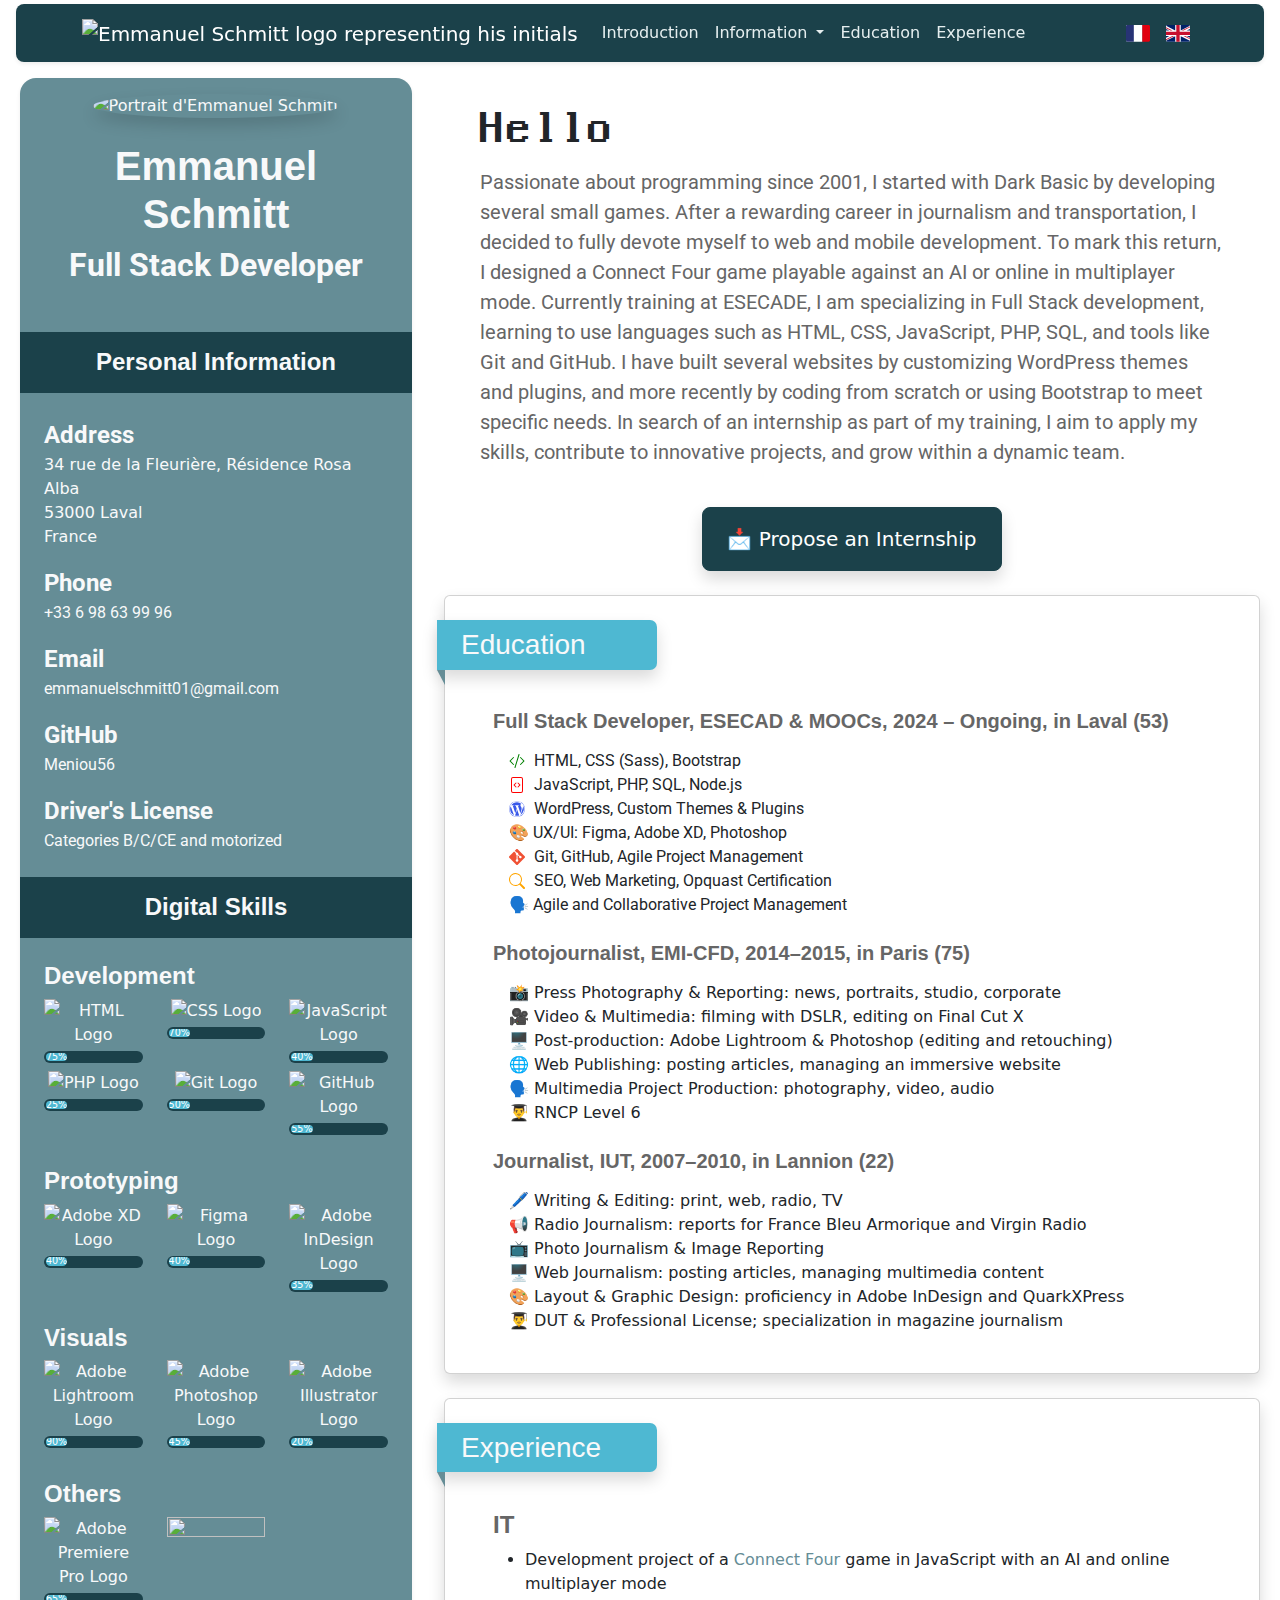
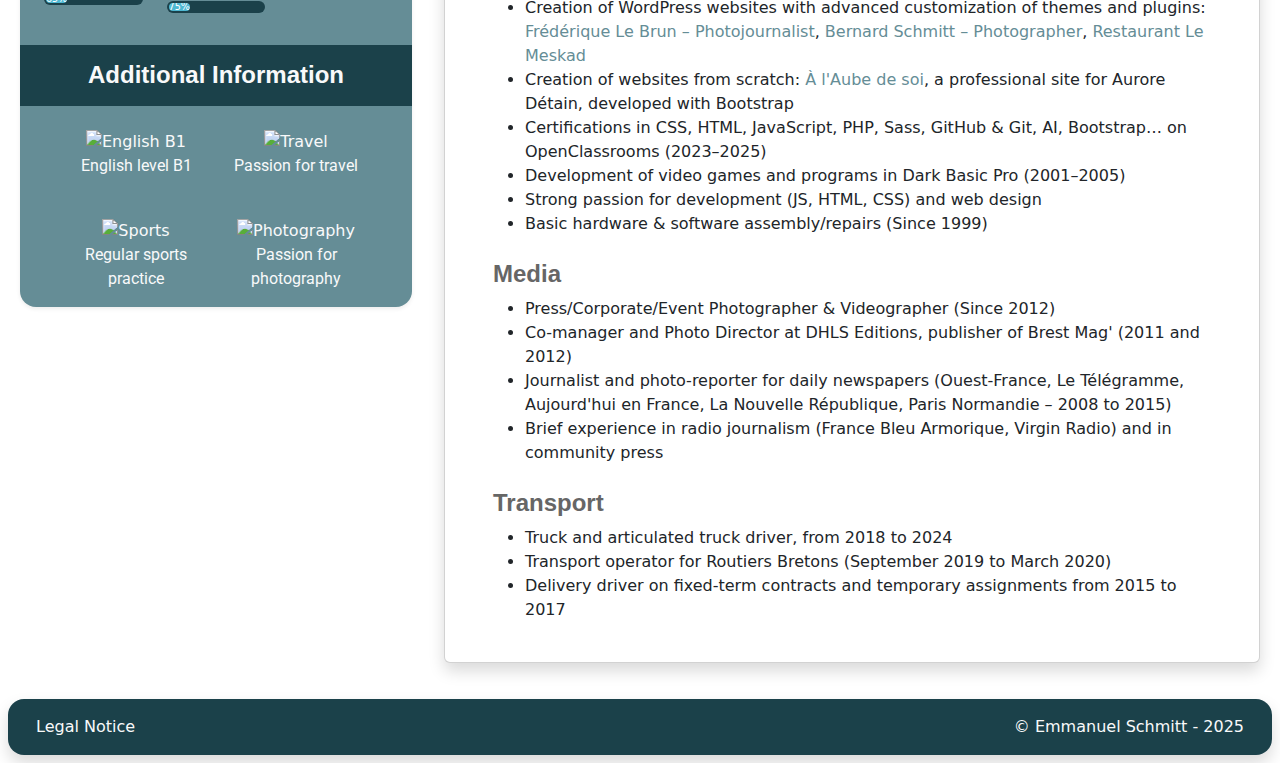
==== commit 3f69248d: "1 canonical link !" ====
--- a/index_en.html
+++ b/index_en.html
@@ -9,10 +9,12 @@
     <title>Emmanuel Schmitt - Apprentice Full Stack Developer</title>
 
     <!--Lange-->
-    <link rel="canonical" href="https://emmanuelschmitt.com/en/">
     <link rel="alternate" hreflang="fr" href="https://emmanuelschmitt.com/">
-    <link rel="alternate" hreflang="en" href="https://emmanuelschmitt.com/en/">
+    <link rel="alternate" hreflang="en" href="https://emmanuelschmitt.com/index_en.html">
     <link rel="alternate" hreflang="x-default" href="https://emmanuelschmitt.com/">
+
+    <!--Confirmation addresse du siteen anglais-->
+    <link rel="canonical" href="https://emmanuelschmitt.com/index_en.html">
 
     <!--Favicon-->
     <link rel="icon" type="image/png" sizes="48x48" href="images/logo/favicon.ico">
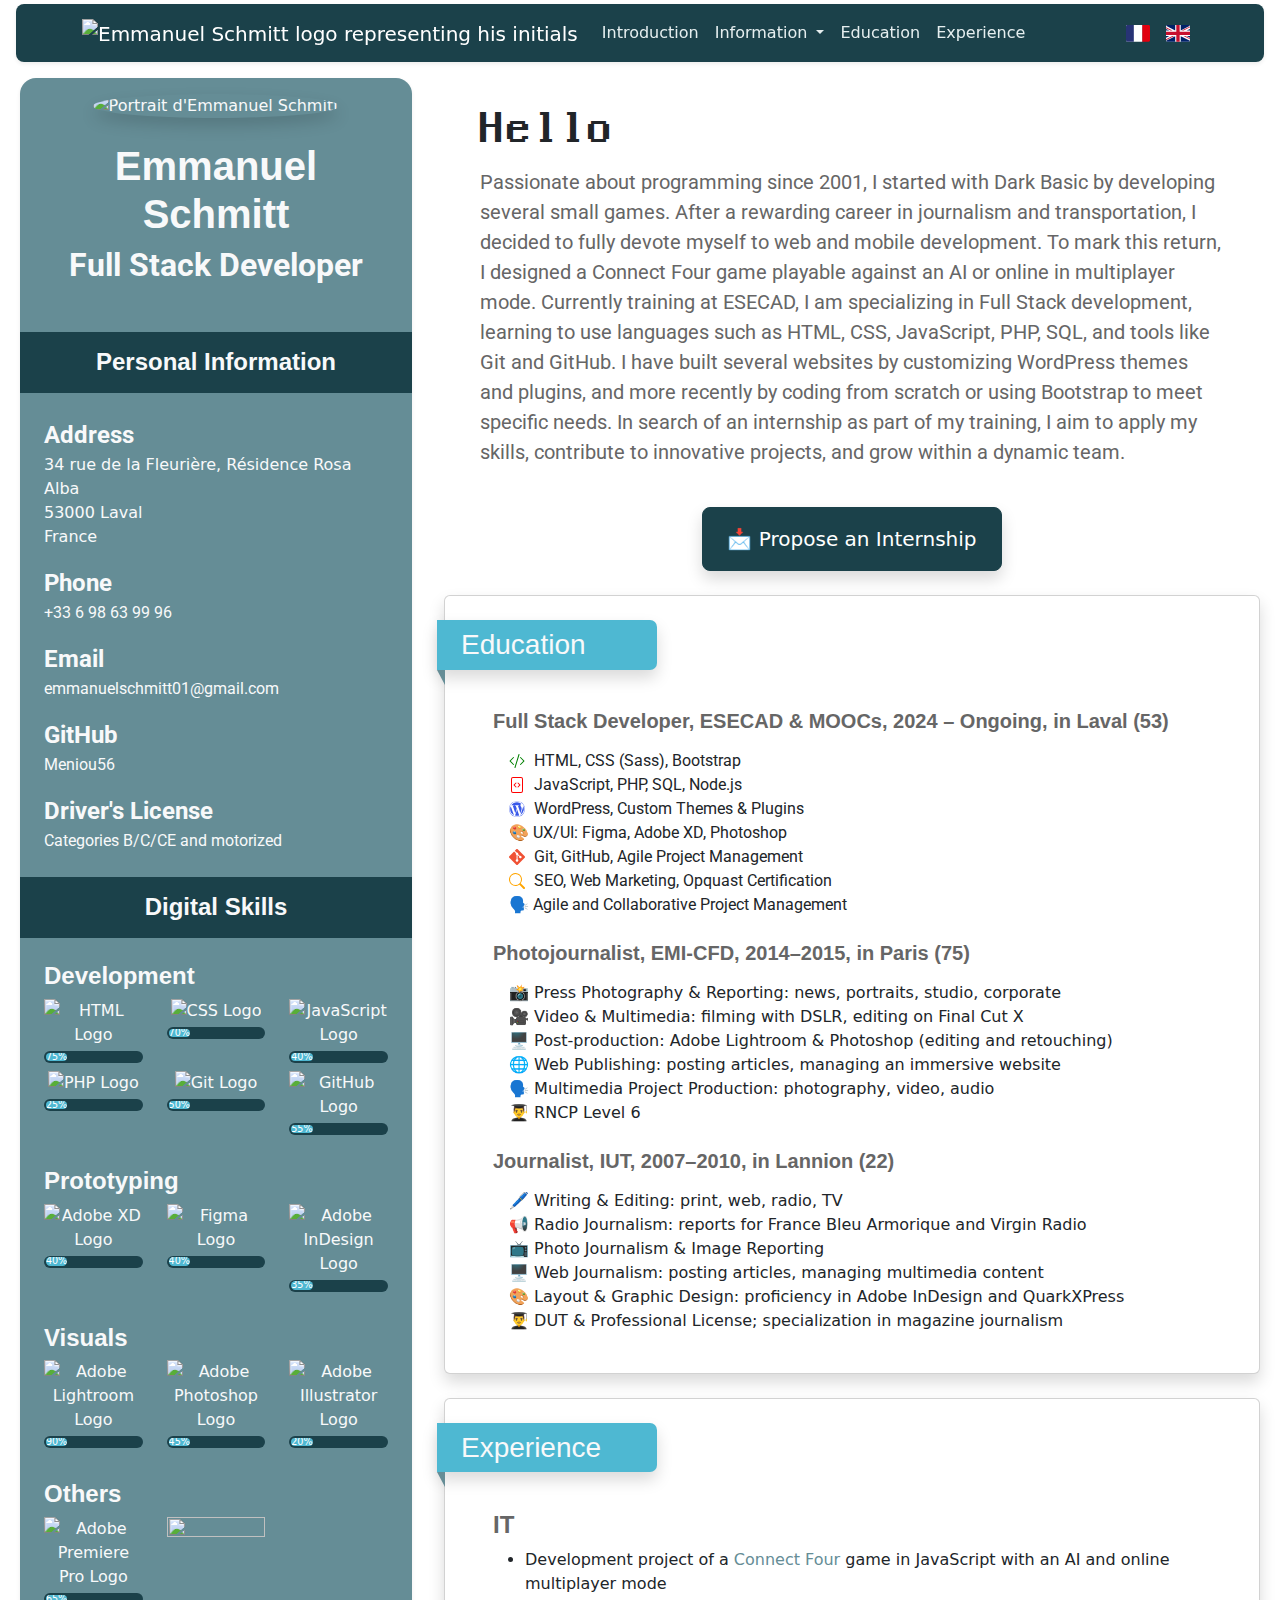
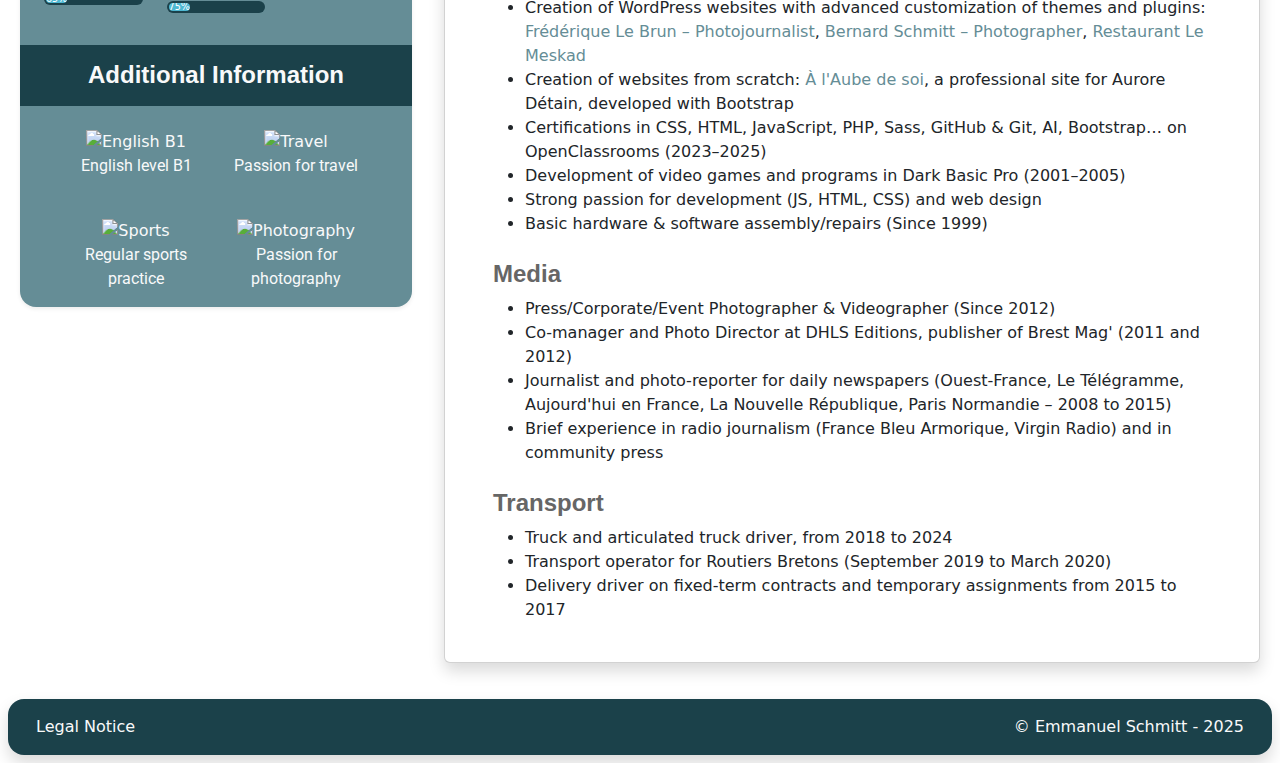
==== commit 1edf1550: "amélioration pour SEO" ====
--- a/index_en.html
+++ b/index_en.html
@@ -20,8 +20,8 @@
     <link rel="icon" type="image/png" sizes="48x48" href="images/logo/favicon.ico">
 
     <!-- Import Bootstrap CSS and custom CSS -->
-    <link rel="stylesheet" href="css/bootstrap.css">
-    <link rel="stylesheet" href="css/styles.css">
+    <link rel="stylesheet" href="css/bootstrap.min.css">
+    <link rel="stylesheet" href="css/styles.min.css">
 
     <!-- Import JS script -->
     <script src="script.js" defer></script>
@@ -78,7 +78,7 @@
                             <ul class="navbar-nav">
                                 <!-- French -->
                                 <li class="nav-item">
-                                    <a href="index.html" class="nav-link w-40px">
+                                    <a href="index.html" class="nav-link w-40px" title="Français">
                                         <svg xmlns="http://www.w3.org/2000/svg" shape-rendering="geometricPrecision"
                                             text-rendering="geometricPrecision" image-rendering="optimizeQuality"
                                             fill-rule="evenodd" clip-rule="evenodd" viewBox="0 0 512 356.18">
@@ -93,24 +93,11 @@
                                 </li>
                                 <!-- English -->
                                 <li class="nav-item">
-                                    <a class="nav-link w-40px" aria-disabled="true">
+                                    <a class="nav-link w-40px" href="index_en.html" aria-disabled="true" title="English">
                                         <svg version="1.1" id="Layer_1" xmlns="http://www.w3.org/2000/svg"
                                             xmlns:xlink="http://www.w3.org/1999/xlink" x="0px" y="0px"
-                                            viewBox="0 0 55.2 38.4" style="enable-background: new 0 0 55.2 38.4"
+                                            viewBox="0 0 55.2 38.4"
                                             xml:space="preserve">
-                                            <style type="text/css">
-                                                .st0 {
-                                                    fill: #fefefe;
-                                                }
-
-                                                .st1 {
-                                                    fill: #c8102e;
-                                                }
-
-                                                .st2 {
-                                                    fill: #012169;
-                                                }
-                                            </style>
                                             <g>
                                                 <path class="st0"
                                                     d="M2.87,38.4h49.46c1.59-0.09,2.87-1.42,2.87-3.03V3.03c0-1.66-1.35-3.02-3.01-3.03H3.01 C1.35,0.01,0,1.37,0,3.03v32.33C0,36.98,1.28,38.31,2.87,38.4L2.87,38.4z" />
@@ -471,7 +458,7 @@
                             to web and mobile development.
                             To mark this return, I designed a Connect Four game playable against an AI or online in
                             multiplayer mode.
-                            Currently training at ESECADE, I am specializing in Full Stack development, learning to use
+                            Currently training at ESECAD, I am specializing in Full Stack development, learning to use
                             languages such as HTML, CSS, JavaScript, PHP, SQL, and tools like Git and GitHub.
                             I have built several websites by customizing WordPress themes and plugins, and more recently
                             by coding from scratch or using Bootstrap to meet specific needs.
--- a/css/styles.min.css
+++ b/css/styles.min.css
@@ -0,0 +1 @@
+@import"https://fonts.googleapis.com/css2?family=Pacifico&family=Roboto:ital,wght@0,100..900;1,100..900&display=swap";@import"https://fonts.googleapis.com/css2?family=Alegreya:ital,wght@0,400..900;1,400..900&display=swap";@font-face{font-family:"MS DOS";src:url("../fonts/MorePerfectDOSVGA.woff2") format("woff2"),url("../fonts/MorePerfectDOSVGA.ttf") format("truetype")}h1,h3,h4,h6,.alegreya{font-family:"Alegreya Sans",sans-serif}h2,p{font-family:"Roboto",sans-serif}h5{font-family:"MS DOS"}.BandeauBleu{left:-56px}h3{background-color:#4eb8d2;border-radius:0 7px 7px 0;max-width:220px}.triangle{border-top:15px solid #658d96;border-left:8px solid transparent;width:7px}#btnUP{display:none;width:42px;height:42px}#main-container{background:url("../images/Fond_1296.webp");background-repeat:repeat-y;background-size:100%}ul.arrowPuce{list-style-image:url("../images/puce.webp")}.marron{color:#666 !important}.z-1080{z-index:1080}.max-w-280{max-width:280px}.progress-bar{transition:width 2s ease-in-out}a{text-decoration:none}a:hover{text-decoration:underline;transition:.8s}@media print{nav,footer{display:none}}.st0{fill:#fefefe}.st1{fill:#c8102e}.st2{fill:#012169}/*# sourceMappingURL=styles.min.css.map */
